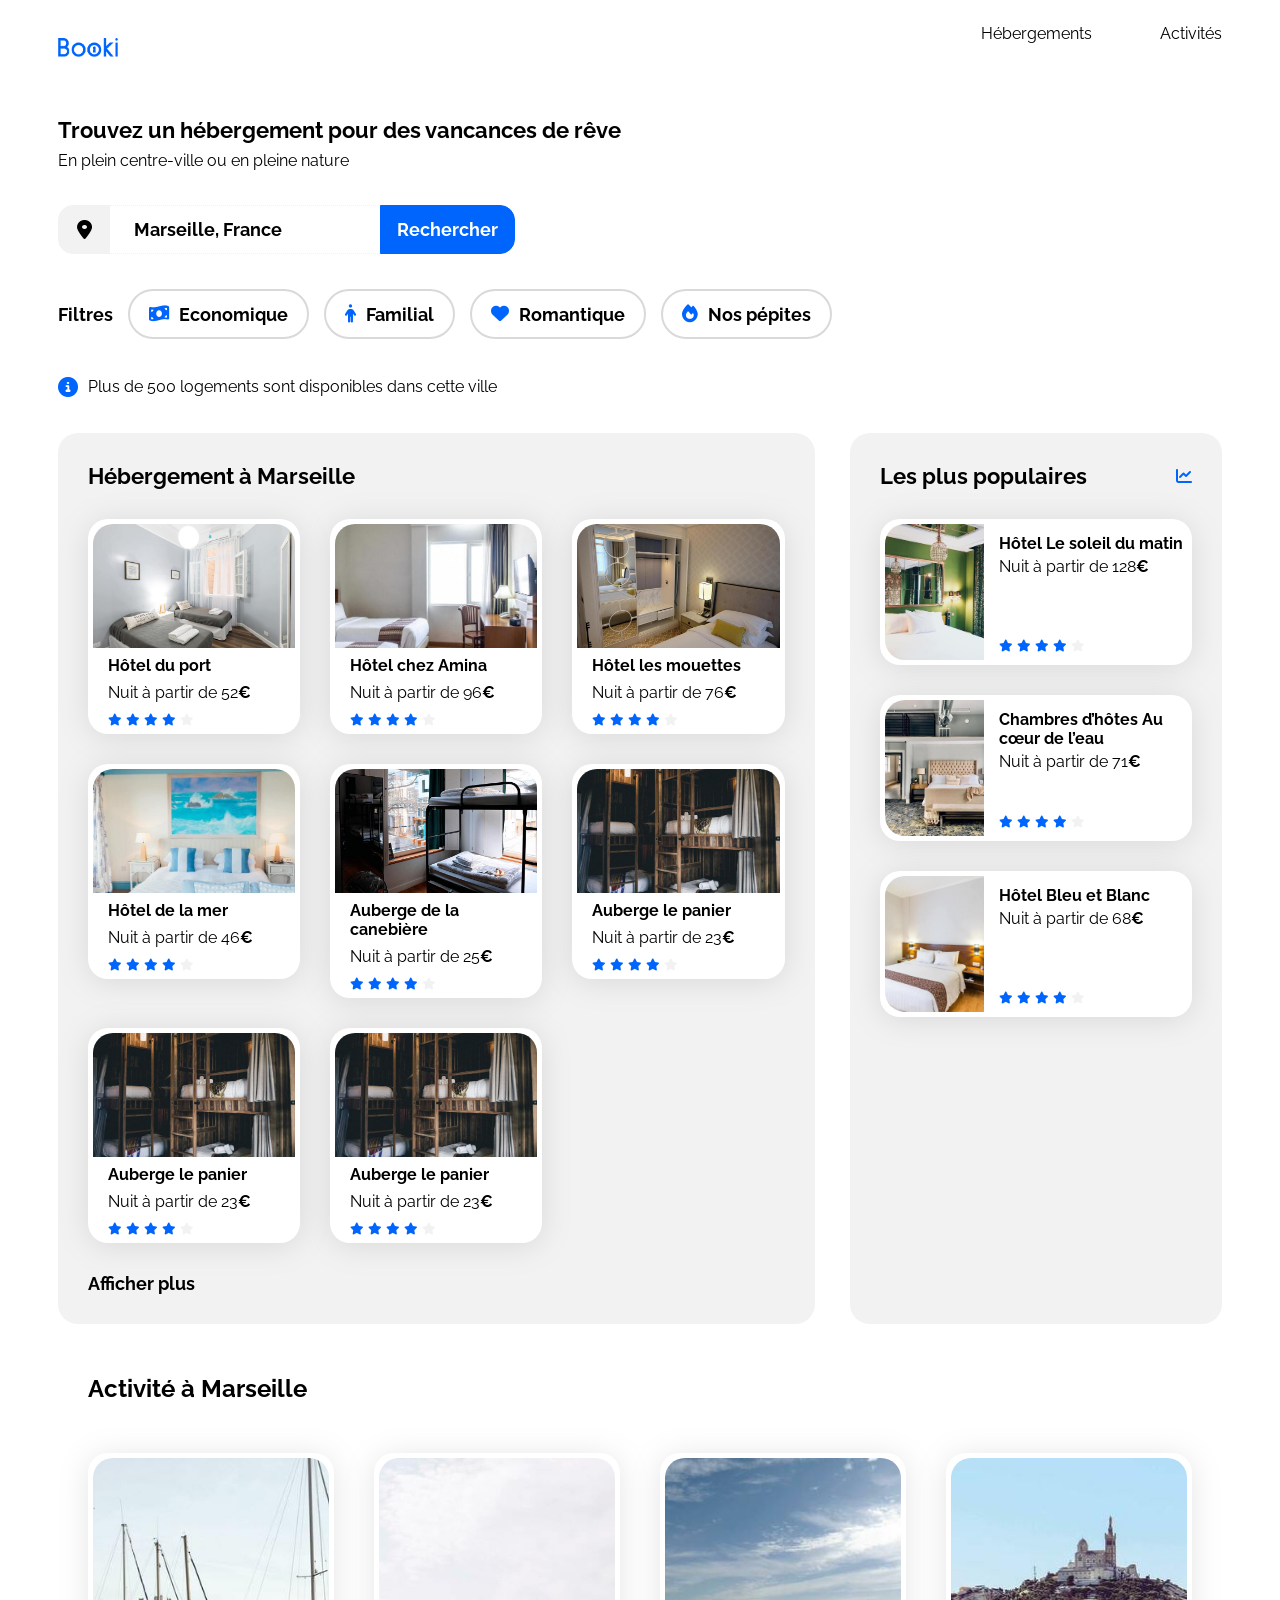
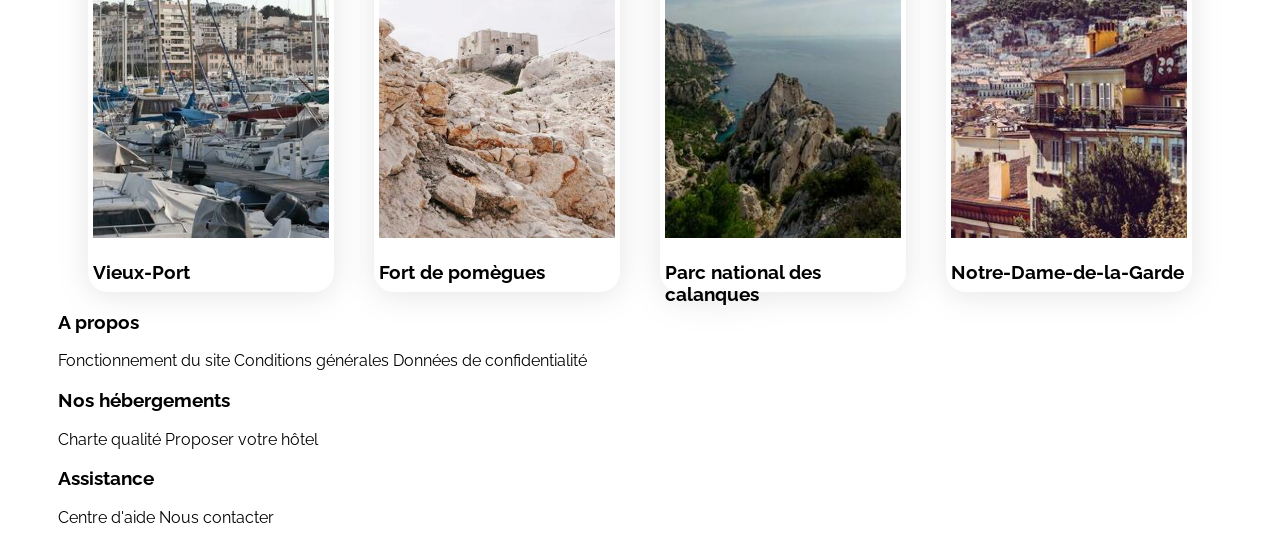
==== index.html @ e501df1b "Etape 8 en cours : les cars activités commencent à prendre le style cible" ====
<!doctype html>
<html lang="fr">
  <head>
    <meta charset="UTF-8" />
    <meta name="viewport" content="width=device-width, initial-scale=1.0" />
    <title>Booki</title>
    <link rel="preconnect" href="https://fonts.googleapis.com" />
    <link rel="preconnect" href="https://fonts.gstatic.com" crossorigin />
    <link
      href="https://fonts.googleapis.com/css2?family=Raleway:wght@400;500;700&display=swap"
      rel="stylesheet"
    />
    <link
      rel="stylesheet"
      href="https://cdnjs.cloudflare.com/ajax/libs/font-awesome/6.2.1/css/all.min.css"
      integrity="sha512-MV7K8+y+gLIBoVD59lQIYicR65iaqukzvf/nwasF0nqhPay5w/9lJmVM2hMDcnK1OnMGCdVK+iQrJ7lzPJQd1w=="
      crossorigin="anonymous"
      referrerpolicy="no-referrer"
    />
    <link rel="stylesheet" href="./css/style.css" />
  </head>

  <body>
    <div class="main-container">
      <!-- Entête de page avec logo et navigation -->
      <header class="main-header">
        <!-- Logo -->
        <a href="#">
          <img src="./images/logo/Booki.png" alt="Logo Booki" />
        </a>

        <!-- Barre de navigation -->
        <nav class="main-nav">
          <ul>
            <li><a href="#hebergements">Hébergements</a></li>
            <li><a href="#activites">Activités</a></li>
          </ul>
        </nav>
      </header>
      <!-- fin Entête de page avec logo et navigation -->

      <main>
        <!-- Titre principale de la page -->
        <h1>Trouvez un hébergement pour des vancances de rêve</h1>
        <p>En plein centre-ville ou en pleine nature</p>

        <!-- Barre de recherches -->
        <div class="search-bar">
          <i class="fa-sharp fa-solid fa-location-dot fa-lg"></i>
          <form class="search-form">
            <input
              type="text"
              name="search-query"
              value="Marseille, France"
              placeholder="Où souhaitez-vous partir ?"
            />
            <button type="submit">Rechercher</button>
          </form>
        </div>

        <!-- barre de filtres -->
        <div class="filter-bar">
          <span>Filtres</span>
          <a href="#">
            <i class="fa-solid fa-money-bill-wave"></i>Economique
          </a>
          <a href="#">
            <i
              class="fa-duotone fa-solid fa-person"
              style="--fa-primary-color: #0065fc; --fa-secondary-color: #0065fc"
            ></i
            >Familial
          </a>
          <a href="#"> <i class="fa-solid fa-heart"></i>Romantique </a>
          <a href="#"> <i class="fa-solid fa-fire"></i>Nos pépites </a>
        </div>

        <div class="search-info">
          <i class="fa-solid fa-circle-info fa-lg"></i>
          <p>Plus de 500 logements sont disponibles dans cette ville</p>
        </div>

        <!-- Zone d'affichages des cartes hébergements et les plus populaires -->
        <div class="hebergements-and-populaires">
          <!-- Zone d'affichage des cartes des hébergements  -->
          <section class="hebergements" id="hebergements">
            <h2 class="section-title">Hébergement à Marseille</h2>

            <div class="hebergement-cards">
              <!-- Hébergement 1 -->
              <a href="#">
                <article class="card">
                  <img
                    src="./images/hebergements/fred-kleber.jpg"
                    alt="Hôtel du port - Nuit à partir de 52€"
                  />
                  <h3 class="card-title">Hôtel du port</h3>
                  <p class="card-subtitle">
                    Nuit à partir de 52<span class="euro">€</span>
                  </p>
                  <div class="card-rating">
                    <i class="fa-xs fa-solid fa-star" aria-hidden="true"></i>
                    <i class="fa-xs fa-solid fa-star" aria-hidden="true"></i>
                    <i class="fa-xs fa-solid fa-star" aria-hidden="true"></i>
                    <i class="fa-xs fa-solid fa-star" aria-hidden="true"></i>
                    <i
                      class="fa-xs fa-solid fa-star neutral-star"
                      aria-hidden="true"
                    ></i>
                  </div>
                </article>
              </a>

              <!-- Hébergement 2 -->

              <a href="#">
                <article class="card">
                  <img
                    src="./images/hebergements/febrian-zakaria.jpg"
                    alt="Hôtel chez Amina - Nuit à partir de 96€"
                  />
                  <h3 class="card-title">Hôtel chez Amina</h3>
                  <p class="card-subtitle">
                    Nuit à partir de 96<span class="euro">€</span>
                  </p>
                  <div class="card-rating">
                    <i class="fa-xs fa-solid fa-star" aria-hidden="true"></i>
                    <i class="fa-xs fa-solid fa-star" aria-hidden="true"></i>
                    <i class="fa-xs fa-solid fa-star" aria-hidden="true"></i>
                    <i class="fa-xs fa-solid fa-star" aria-hidden="true"></i>
                    <i
                      class="fa-xs fa-solid fa-star neutral-star"
                      aria-hidden="true"
                    ></i>
                  </div>
                </article>
              </a>

              <!-- Hébergement 3 -->

              <a href="#">
                <article class="card">
                  <img
                    src="./images/hebergements/reisetopia.jpg"
                    alt="Hôtel les mouettes - Nuit à partir de 76€"
                  />
                  <h3 class="card-title">Hôtel les mouettes</h3>
                  <p class="card-subtitle">
                    Nuit à partir de 76<span class="euro">€</span>
                  </p>
                  <div class="card-rating">
                    <i class="fa-xs fa-solid fa-star" aria-hidden="true"></i>
                    <i class="fa-xs fa-solid fa-star" aria-hidden="true"></i>
                    <i class="fa-xs fa-solid fa-star" aria-hidden="true"></i>
                    <i class="fa-xs fa-solid fa-star" aria-hidden="true"></i>
                    <i
                      class="fa-xs fa-solid fa-star neutral-star"
                      aria-hidden="true"
                    ></i>
                  </div>
                </article>
              </a>

              <!-- Hébergement 4 -->

              <a href="#">
                <article class="card">
                  <img
                    src="./images/hebergements/annie-spratt.jpg"
                    alt="Hôtel de la mer - Nuit à partir de 46€"
                  />
                  <h3 class="card-title">Hôtel de la mer</h3>
                  <p class="card-subtitle">
                    Nuit à partir de 46<span class="euro">€</span>
                  </p>
                  <div class="card-rating">
                    <i class="fa-xs fa-solid fa-star" aria-hidden="true"></i>
                    <i class="fa-xs fa-solid fa-star" aria-hidden="true"></i>
                    <i class="fa-xs fa-solid fa-star" aria-hidden="true"></i>
                    <i class="fa-xs fa-solid fa-star" aria-hidden="true"></i>
                    <i
                      class="fa-xs fa-solid fa-star neutral-star"
                      aria-hidden="true"
                    ></i>
                  </div>
                </article>
              </a>

              <!-- Hébergement 5 -->

              <a href="#">
                <article class="card">
                  <img
                    src="./images/hebergements/marcus-loke.jpg"
                    alt="Auberge de la canebière - Nuit à partir de 25€"
                  />
                  <h3 class="card-title">Auberge de la canebière</h3>
                  <p class="card-subtitle">
                    Nuit à partir de 25<span class="euro">€</span>
                  </p>
                  <div class="card-rating">
                    <i class="fa-xs fa-solid fa-star" aria-hidden="true"></i>
                    <i class="fa-xs fa-solid fa-star" aria-hidden="true"></i>
                    <i class="fa-xs fa-solid fa-star" aria-hidden="true"></i>
                    <i class="fa-xs fa-solid fa-star" aria-hidden="true"></i>
                    <i
                      class="fa-xs fa-solid fa-star neutral-star"
                      aria-hidden="true"
                    ></i>
                  </div>
                </article>
              </a>

              <!-- Hébergement 6 -->

              <a href="#">
                <article class="card">
                  <img
                    src="./images/hebergements/nicate-lee.jpg"
                    alt="Auberge le panier - Nuit à partir de 23€"
                  />
                  <h3 class="card-title">Auberge le panier</h3>
                  <p class="card-subtitle">
                    Nuit à partir de 23<span class="euro">€</span>
                  </p>
                  <div class="card-rating">
                    <i class="fa-xs fa-solid fa-star" aria-hidden="true"></i>
                    <i class="fa-xs fa-solid fa-star" aria-hidden="true"></i>
                    <i class="fa-xs fa-solid fa-star" aria-hidden="true"></i>
                    <i class="fa-xs fa-solid fa-star" aria-hidden="true"></i>
                    <i
                      class="fa-xs fa-solid fa-star neutral-star"
                      aria-hidden="true"
                    ></i>
                  </div>
                </article>
              </a>

              <!-- Hébergement 7 -->

              <a href="#">
                <article class="card">
                  <img
                    src="./images/hebergements/nicate-lee.jpg"
                    alt="Auberge le panier - Nuit à partir de 23€"
                  />
                  <h3 class="card-title">Auberge le panier</h3>
                  <p class="card-subtitle">
                    Nuit à partir de 23<span class="euro">€</span>
                  </p>
                  <div class="card-rating">
                    <i class="fa-xs fa-solid fa-star" aria-hidden="true"></i>
                    <i class="fa-xs fa-solid fa-star" aria-hidden="true"></i>
                    <i class="fa-xs fa-solid fa-star" aria-hidden="true"></i>
                    <i class="fa-xs fa-solid fa-star" aria-hidden="true"></i>
                    <i
                      class="fa-xs fa-solid fa-star neutral-star"
                      aria-hidden="true"
                    ></i>
                  </div>
                </article>
              </a>

              <!-- Hébergement 8 -->

              <a href="#">
                <article class="card">
                  <img
                    src="./images/hebergements/nicate-lee.jpg"
                    alt="Auberge le panier - Nuit à partir de 23€"
                  />
                  <h3 class="card-title">Auberge le panier</h3>
                  <p class="card-subtitle">
                    Nuit à partir de 23<span class="euro">€</span>
                  </p>
                  <div class="card-rating">
                    <i class="fa-xs fa-solid fa-star" aria-hidden="true"></i>
                    <i class="fa-xs fa-solid fa-star" aria-hidden="true"></i>
                    <i class="fa-xs fa-solid fa-star" aria-hidden="true"></i>
                    <i class="fa-xs fa-solid fa-star" aria-hidden="true"></i>
                    <i
                      class="fa-xs fa-solid fa-star neutral-star"
                      aria-hidden="true"
                    ></i>
                  </div>
                </article>
              </a>
            </div>
            <a href="#" class="plus-de-card">Afficher plus</a>
          </section>
          <!-- Fin Zone d'affichage des cartes des hébergements  -->

          <!-- Zone d'affichage des cartes des hébergements les plus populaires -->
          <section class="populaires">
            <div class="populaires-title">
              <h2 class="section-title">Les plus populaires</h2>
              <i class="fa-solid fa-chart-line" aria-hidden="true"></i>
            </div>
            <div class="populaires-cards">
              <a href="#">
                <article class="card">
                  <img
                    src="./images/hebergements/emile-guillemot.jpg"
                    alt="Image de la chambre d'hôtel montrant un lit"
                  />
                  <div class="card-content">
                    <div class="card-txt">
                      <h3 class="card-title">Hôtel Le soleil du matin</h3>
                      <p class="card-subtitle">
                        Nuit à partir de 128<span class="euro">€</span>
                      </p>
                    </div>
                    <div class="card-rating">
                      <i class="fa-xs fa-solid fa-star" aria-hidden="true"></i>
                      <i class="fa-xs fa-solid fa-star" aria-hidden="true"></i>
                      <i class="fa-xs fa-solid fa-star" aria-hidden="true"></i>
                      <i class="fa-xs fa-solid fa-star" aria-hidden="true"></i>
                      <i
                        class="fa-xs fa-solid fa-star neutral-star"
                        aria-hidden="true"
                      ></i>
                      <span class="sr-only">Note de 4 sur 5</span>
                    </div>
                  </div>
                </article>
              </a>
              <a href="#">
                <article class="card">
                  <img
                    src="./images/hebergements/aw-creative.jpg"
                    alt="Image de la chambre d'hôtel montrant un lit"
                  />
                  <div class="card-content">
                    <div class="card-txt">
                      <h3 class="card-title">
                        Chambres d’hôtes Au cœur de l’eau
                      </h3>
                      <p class="card-subtitle">
                        Nuit à partir de 71<span class="euro">€</span>
                      </p>
                    </div>
                    <div class="card-rating">
                      <i class="fa-xs fa-solid fa-star" aria-hidden="true"></i>
                      <i class="fa-xs fa-solid fa-star" aria-hidden="true"></i>
                      <i class="fa-xs fa-solid fa-star" aria-hidden="true"></i>
                      <i class="fa-xs fa-solid fa-star" aria-hidden="true"></i>
                      <i
                        class="fa-xs fa-solid fa-star neutral-star"
                        aria-hidden="true"
                      ></i>
                      <span class="sr-only">Note de 4 sur 5</span>
                    </div>
                  </div>
                </article>
              </a>
              <a href="#">
                <article class="card">
                  <img
                    src="./images/hebergements/febrian-zakaria2.jpg"
                    alt="Image de la chambre d'hôtel montrant un lit"
                  />
                  <div class="card-content">
                    <div class="card-txt">
                      <h3 class="card-title">Hôtel Bleu et Blanc</h3>
                      <p class="card-subtitle">
                        Nuit à partir de 68<span class="euro">€</span>
                      </p>
                    </div>
                    <div class="card-rating">
                      <i class="fa-xs fa-solid fa-star" aria-hidden="true"></i>
                      <i class="fa-xs fa-solid fa-star" aria-hidden="true"></i>
                      <i class="fa-xs fa-solid fa-star" aria-hidden="true"></i>
                      <i class="fa-xs fa-solid fa-star" aria-hidden="true"></i>
                      <i
                        class="fa-xs fa-solid fa-star neutral-star"
                        aria-hidden="true"
                      ></i>
                      <span class="sr-only">Note de 4 sur 5</span>
                    </div>
                  </div>
                </article>
              </a>
            </div>
          </section>
          <!-- Fin Zone d'affichage des cartes des hébergements les plus populaires -->
        </div>

        <!-- Zone d'affichage des activités -->
        <div class="activites">
          <section id="activites">
            <h2>Activité à Marseille</h2>

            <div class="activites-cards">
              <!-- Activité 1 -->
              <a href="#">
                <article class="card">
                  <img
                    src="./images/activites/reno-laithienne.jpg"
                    alt="Vieux-Port"
                  />
                  <h3>Vieux-Port</h3>
                </article>
              </a>

              <!-- Activité 2 -->
              <a href="#">
                <article class="card">
                  <img
                    src="./images/activites/paul-hermann.jpg"
                    alt="Fort de pomègues"
                  />
                  <h3>Fort de pomègues</h3>
                </article>
              </a>

              <!-- Activité 3 -->

              <a href="#">
                <article class="card">
                  <img
                    src="./images/activites/kilyan-sockalingum.jpg"
                    alt="Parc national des calanques"
                  />
                  <h3>Parc national des calanques</h3>
                </article>
              </a>

              <!-- Activité 4 -->

              <a href="#">
                <article class="card">
                  <img
                    src="./images/activites/florian-wehde.jpg"
                    alt="Notre-Dame-de-la-Garde"
                  />
                  <h3>Notre-Dame-de-la-Garde</h3>
                </article>
              </a>
            </div>
          </section>
        </div>
        <!-- Fin Zone d'affichage des activités -->
      </main>

      <!-- Pied de page -->
      <footer>
        <div>
          <h3>A propos</h3>
          <a href="#">Fonctionnement du site</a>
          <a href="#">Conditions générales</a>
          <a href="#">Données de confidentialité</a>
        </div>
        <div>
          <h3>Nos hébergements</h3>
          <a href="#">Charte qualité</a>
          <a href="#">Proposer votre hôtel</a>
        </div>
        <div>
          <h3>Assistance</h3>
          <a href="#">Centre d'aide</a>
          <a href="#">Nous contacter</a>
        </div>
      </footer>
      <!-- Fin de la zone d'affichage du pied de page -->
    </div>
  </body>
</html>
---- css/style.css ----
/****** General ***********/
* {
    font-family: 'Raleway', sans-serif;
}

:root {
    --main-color: #0065FC;
    --main-bg-color: #F2F2F2;
    --filter-bg-color: #DEEBFF;
    --filter-border-color: #D9D9D9;
}

.fa-solid {
    color: var(--main-color);
}

body {
    display: flex;
    justify-content: center;
}

.main-container {
    width: 100%;
    max-width: 1440px;
    padding: 0 50px;
    box-sizing: border-box;
}

a {
    color: inherit;
    text-decoration: none;
}

.section-title {
    margin: 0;
    font-size: 22px;
}

.card {
    background-color: white;
    border-radius: 20px;
    padding: 5px;
    filter: drop-shadow(0px 3px 15px rgba(0, 0, 0, 0.1));
}

.card img {
    object-fit: cover;
}

.card-title {
    font-size: 16px;
}

.euro {
    font-weight: 700;
}

.neutral-star {
    color: var(--main-bg-color)
}


/*****************/
/* DEBUT ETAPE 3 */
/*****************/

/* 
Entête de page avec logo et menu de navigation
. Hauteur fixe de 79px (cf. spc maquette : 30px padding top + 19px image + 30px padding bottom
. Affichage flex et row pour une répartition horizontale du logo et de la barre de menu
. space-between : les éléments sont étirés sur tout l'axe ce qui permet d'avoir le logo à gauche et la barre de menu à droite */
.main-header {
    display: flex;
    flex-direction: row;
    justify-content: space-between;
    height: 79px;
    margin-bottom: 30px;
}

/* 
Image du logo dans le header
. Hauteur de l'image du logo fxée à 19px (cf. spec maquette)
. Padding : marge intérieure : pas de padding à droite et à gauche, padding de 30px au dessus et au dessous de l'image 
*/
.main-header img {
    height: 19px;
    padding: 30px 0px 30px 0px;
}

/* 
Liste des items du menu
. list-style: none => on supprime les puces pour chaque item de la liste
. display: flex et direction row (par défaut) => pour que les items s'affiche horizontalement 
. gap: 68px : écart entre chaque item de la liste (cf. spec maquette) 
. margin:0 : suppression des marges extérieures pour un alignement parfait avec le conteneur header 
*/
.main-nav ul {
    list-style: none;
    display: flex;
    gap: 68px;
    margin: 0;
    padding: 0 0px 0 50px;
}

/* 
item du menu de type ancre
. font-size => taille de la police 
. font-weight => graisse
. display: flex => pour transformer un élément de type inline en un élément de type block 
    et ainsi pouvoir utiliser les propriétés de dimensionnement comme height, 
    mais aussi les propriétés de positionnement comme align-items 
. On force la hauteur à 33px => positionne le texte du lien au bon endroit et permettra d'afficher 
    la bordure bleu au bon endroit lors du survol avec la souris.
. On affiche une bordure blanche de 2 pixels qui ne se voit pas (blanc sur balnc) pour reserver l'emplacement
    et éviter un effet visuel de décalage du texte vers le bas lors du survol de la souris
. align-items: flex-end => affiche le texte du lien en bas de la zone réservée pour la balise a 
*/
.main-nav ul a {
    font-size: 16px;
    font-weight: 400;
    color: #000;
    display:flex;
    height: 33px;
    border-top:white solid 2px; 
    align-items: flex-end;
}

/* 
Affichage dynamique lorsque la souris survole un item du menu
. Border-top => on fait apparaître la bordure du haut d'une épaisseur de 2 px
. height:33px => On réduit de 2 px la taille du conteneur de la balise a pour absorber le 2px pris 
    par la bordure et éviter un effet visuel de décalage du texte vers le bas lors du survol avec la souris
*/
.main-nav ul a:hover {
    color: #0065FC;
    border-top:#0065FC solid 2px;  
}


/*****************/
/* DEBUT ETAPE 4 */
/*****************/
/* 
Titre principal de la page
*/
h1 {
    font-size: 22px;
    font-weight: 700;
    margin: 0 0 8px 0;
}

/* 
Texte dans les balises P (paragraphe)
*/
P {
    font-size: 16px;
    font-weight: 400;
    margin: 0px;    
}

/*
Barre et Formulaire de recherche
Affichage de type Flex (direction row par défaut) pour que les éléments s'affichent horizontalement
et que l'on puisse leur appliquer des propriétés de dimensionnement.
*/
.search-bar {
    display: flex;
    margin: 35px 0;
    height: 49px;
}

/*
Icon de localisation
Affichage de type flex également qu'il ne soit plus de type inline 
de façon à pouvoir appliquer des propriétés de dimensionnement et de positionnement
*/
.search-bar i {
    display: flex;
    align-items: center;
    justify-content: center;
    width: 50px;
    background-color: var(--main-bg-color);
    border-radius: 15px 0 0 15px;
    color: black;
    border: 1px solid var(--main-bg-color);
}

/*
Affichage de type flex également pour le conteneur du formulaire
de façon à ce que les champs occupent tout l'espace réservé, notamment en hauteur
*/
.search-form {
    display:flex;
    align-items: stretch;
    font-size: 18px;
    font-weight: 700; 
}

/*
Champ de saisie des critères de recherche
On applique les propriétés de mise en forme requises par la maquette : 
. Marge intérieur (padding) gauche et droite de 24px
. Style de la bordure : pointillés
. Couleur de la bordure.
. Epaisseur de la bordure : 1px pour la bordure haute et basse, 0px pour les bordures gauche et droite pour les faire disparaître
*/
.search-form input {
    font-size:inherit;
    font-weight: inherit;
    padding: 0 24px 0 24px;
    border-style: dotted;
    border-color: var(--main-bg-color);
    border-width: 1px 0;
}


/*
Effet visuel lors du focus dans le champ input
Non demandé dans la maquette (à débattre)
Suppression du comportement par défaut lors du focus : une bordure pleine de 2px qui entoure tout le champ
au profit du changement de couleur des pointillés haut et bas
*/
.search-form input:focus {
    outline: none; 
    border-color: var(--main-bg-color);
    border-width: 2px 0;
    border-style: solid;
}

/*
Bouton de lancement de la recherche
On applique les propriétés de mise en forme requises par la maquette : 
. Marges intérieures (padding) gauche et droite de 16px
. Bords arrondis à droite 
. Non demandé dans la maquette (à débattre) : j'ai modifié l'aspect sur pointeur de la souris lors du survol du bouton
  de façon à ce qu'il soit conforme à l'affichage des CTA de type lien (plus user friendly à mon sens).
*/
.search-form button {
    font-size: inherit;
    font-weight: inherit;
    padding: 0 16px 0 16px;
    color: white;
    border-radius: 0 15px 15px 0;
    border: 1px solid var(--main-color);
    background:  var(--main-color);
    cursor: pointer;
}

/*****************/
/* DEBUT ETAPE 5 */
/*****************/
/* 
Container de la Barre de filtres
Affichage de type Flex (direction row par défaut) pour que les éléments s'alignent horizontalement
et qu'ils puissent hériter des propriétrés d'étirement sur toute la hauteur (stretch).
*/
.filter-bar {
    display: flex;
    height: 50px;
    font-size: 18px;
    font-weight: 700;
    gap: 15px;
    margin-bottom: 35px;
    align-items: stretch; /* par défaut */
}

/*
Texte d'introduction des filtres
Affichage de type flex pour qu'il soit parfaitement alignée verticalement 
avec le texte des boutons de filtres
Les propriétés de font sont héritées du parent.
*/
.filter-bar span {
    display: flex;
    align-items: center;
}

/*
Bouton des filtres
Display flex pour pouvoir centrer le texte du bouton verticalement
*/
.filter-bar a {
    border-radius: 25px;
    border: 2px solid var(--filter-border-color);
    padding: 0 19px 0 19px;
    display: flex;
    align-items: center;

}

/*
Effet au survol du bouton de filtre avec la souris
On chage la coulour du fod
*/ 
.filter-bar a:hover {
    background: var(--filter-bg-color);
}

/*
On applique une marge extérieure à droite de l'icône pour créer un espace avec le texte du bouton (cf. maquette)
*/
.filter-bar i {
    margin: 0 10px 0 0;
}

/* 
Container de la Barre d'information
Affichage de type Flex (direction row par défaut) pour que les éléments s'alignet horizontalement
et qu'ils puissent hériter des propriétrés de dimensionnement du container (hauteur: 24px).
*/
.search-info {
    display: flex;
    align-items: center;
    height: 24px;
    gap: 10px;
    margin-bottom: 35px;
}

/*
Icône d'information
Affichage de type flex pour qu'il soit parfaitement aligné avec le texte du paragraphe associé
*/
.search-info i {
    display: flex;
    align-items: center;
    justify-content: center;

}

/****** Hebergements And Populaires ***********/
.hebergements-and-populaires {
    display: flex;
    justify-content: space-between;
}

.hebergements-and-populaires section {
    background-color: var(--main-bg-color);
    border-radius: 20px;
    /* padding: 30px; */
    box-sizing: border-box;
}

/****** Hebergements ***********/
/*****************/
/* DEBUT ETAPE 6 */
/*****************/
/* 
La largeur de la zone d'affichage des informations sur 
les hébergements est initialisée 
à 65% de la largeur de son container
*/
.hebergements {
    width: 65%;
    /* padding: 30px 15px 0px 15px; */
    padding: 30px 0px 30px 30px;
}

/*
Le type de la zone d'affichage des cards d'hébergement est 
initialisé à FLEX pour que les cards s'affichent horizontalement 
les unes à côté des autres.
La proprité flex-wrap:wrap permet de continuer l'affichage sur la ligne
suivante s'il n'y a plus de place sur la ligne courante.
Column-gap fixe l'espace (à droite) entre chaque cards de la ligne
*/
.hebergement-cards {
    display:flex;
    flex-wrap: wrap;
    column-gap: 30px;
}

/*
On gère ici le nombre de cards à afficher sur une ligne
On souhaite :
. les cards aient toujours la même largeur
. même s'il n'y en a que 1 ou 2 sur la dernière ligne
. et qu'elles ne s'étirent pas pour remplir toute la ligne
[flex-grow] = 0  => ne pas s'étirer
[flex-shrink] = 1 => peut rétrécir si nécessaire
[flex-basis] = calc(33.33% - 30px) => largeur de cards calculée en tenant compte 
des marges internes du container ".hebergement"
*/
.hebergement-cards a {
    flex: 0 0 calc(33.33% - 30px); 
    /* margin: 30px 15px 0 15px; */
    margin-top: 30px;
}

/*
On force la hauteur de la card à occuper 100% de la hauteur disponible.
Ceci pour que toutes les cards d'une même ligne soient parfaitrement alignbées
en haut et en bas, même si le contenu d'une card de la ligne et plus chargé que celui des autres cards
*/
/* .hebergement-cards .card {
        height: 100%;
} */

/*
Style du CTA "Afficher plus de cards
*/
.plus-de-card {
    display: flex;
    font-size: 18px;
    font-weight: 700;
    margin-top: 30px;
}

/*
Style du titre des cards
On adapte la classe .card-title existante, avec des valeurs
de marges internes propres aux cards d'hébergement
*/
.hebergement-cards .card-title {
    /* margin-top: 4px;  
    margin-bottom: 8px;  */
    margin: 4px 0 8px 15px; 
}

/*
Style du sous titre des cards
On adapte la classe .card-subtitle existante, avec des valeurs
de marges internes propres aux cards d'hébergement
*/
.hebergement-cards .card-subtitle {
    /* margin-top: 4px;  
    margin-bottom: 8px;  */
    margin-left: 15px;
}

/*
Style des notes utilisateurs des cards
On adapte la classe .card-rating existante, avec des valeurs
de marges internes propres aux cards d'hébergement
*/
.hebergement-cards .card-rating {
    margin-top: 8px;
    margin-left: 15px;
}

/*
Style des images des cards hébergement
*/
.hebergement-cards img {
    width: 100%;
    height: 124px;
    border-top-left-radius: 20px;
    border-top-right-radius: 20px;
}

/****** Populaires ***********/
.populaires {
    width: 32%;
    padding: 30px;
}

.populaires-title {
    display: flex;
    justify-content: space-between;
    align-items: center;
}

.populaires-cards .card {
    display: flex;
    margin-top: 30px;
}

.populaires-cards img {
    width: 33%;
    height: 136px;
    border-top-left-radius: 20px;
    border-bottom-left-radius: 20px;
}

.populaires-cards .card-content {
    width: 67%;
    padding-left: 15px;
    display: flex;
    flex-direction: column;
    justify-content: space-between;
    box-sizing: border-box; 
}

.populaires-cards .card-title {
    margin-top: 10px;
    margin-bottom: 4px;
}

.populaires-cards .card-subtitle {
    margin: 0;
}

.populaires-cards .card-rating {
    margin-bottom: 5px;
}

/****** Activités ***********/
/*****************/
/* DEBUT ETAPE 8 */
/*****************/
/* 

*/

/* .activites {
    width: 100%;
} */

.activites section {
    padding: 30px;
} 

.activites-cards {
    display:flex;
    column-gap:30px;
    height:439px;
    align-items: flex-start;
    justify-content: space-between;
} 

.activites-cards a {
    flex: 0 1 calc(25% - 30px);
    display: flex;
    margin-top: 30px;
    height:439px;

} 
/* .activites-cards article {
    border-radius: 20px;
    box-shadow: 0 3px 15px 0 rgba(0, 0, 0, 0.10);

} */

.activites-cards img {
    height:380px;
    width:100%;
    border-top-left-radius: 20px;
    border-top-right-radius: 20px;
}



/* Le code ci-dessous correspond à la version responsive uniquement */

/****** Media queries ***********/
/* Medium devices (tablets, less/equal than 1024px) */
@media (max-width: 1024px) {
    .hebergements-and-populaires {
        flex-direction: column;
    }

    .hebergements {
        width: 100%;
    }

    .populaires {
        width: 100%;
        margin-top: 50px;
    }

    .populaires-cards {
        display: flex;
        flex-direction: row;
        justify-content: space-between;
    }

    .populaires-cards a {
        width: 30%;
    }

    .populaires-cards .card-title {
        font-size: 14px;
    }

    .populaires-cards .card-subtitle {
        font-size: 13px;
    }
}

/* Small devices (phones, less than 768px) */
@media (max-width: 767.98px) {
    /* ... */
}
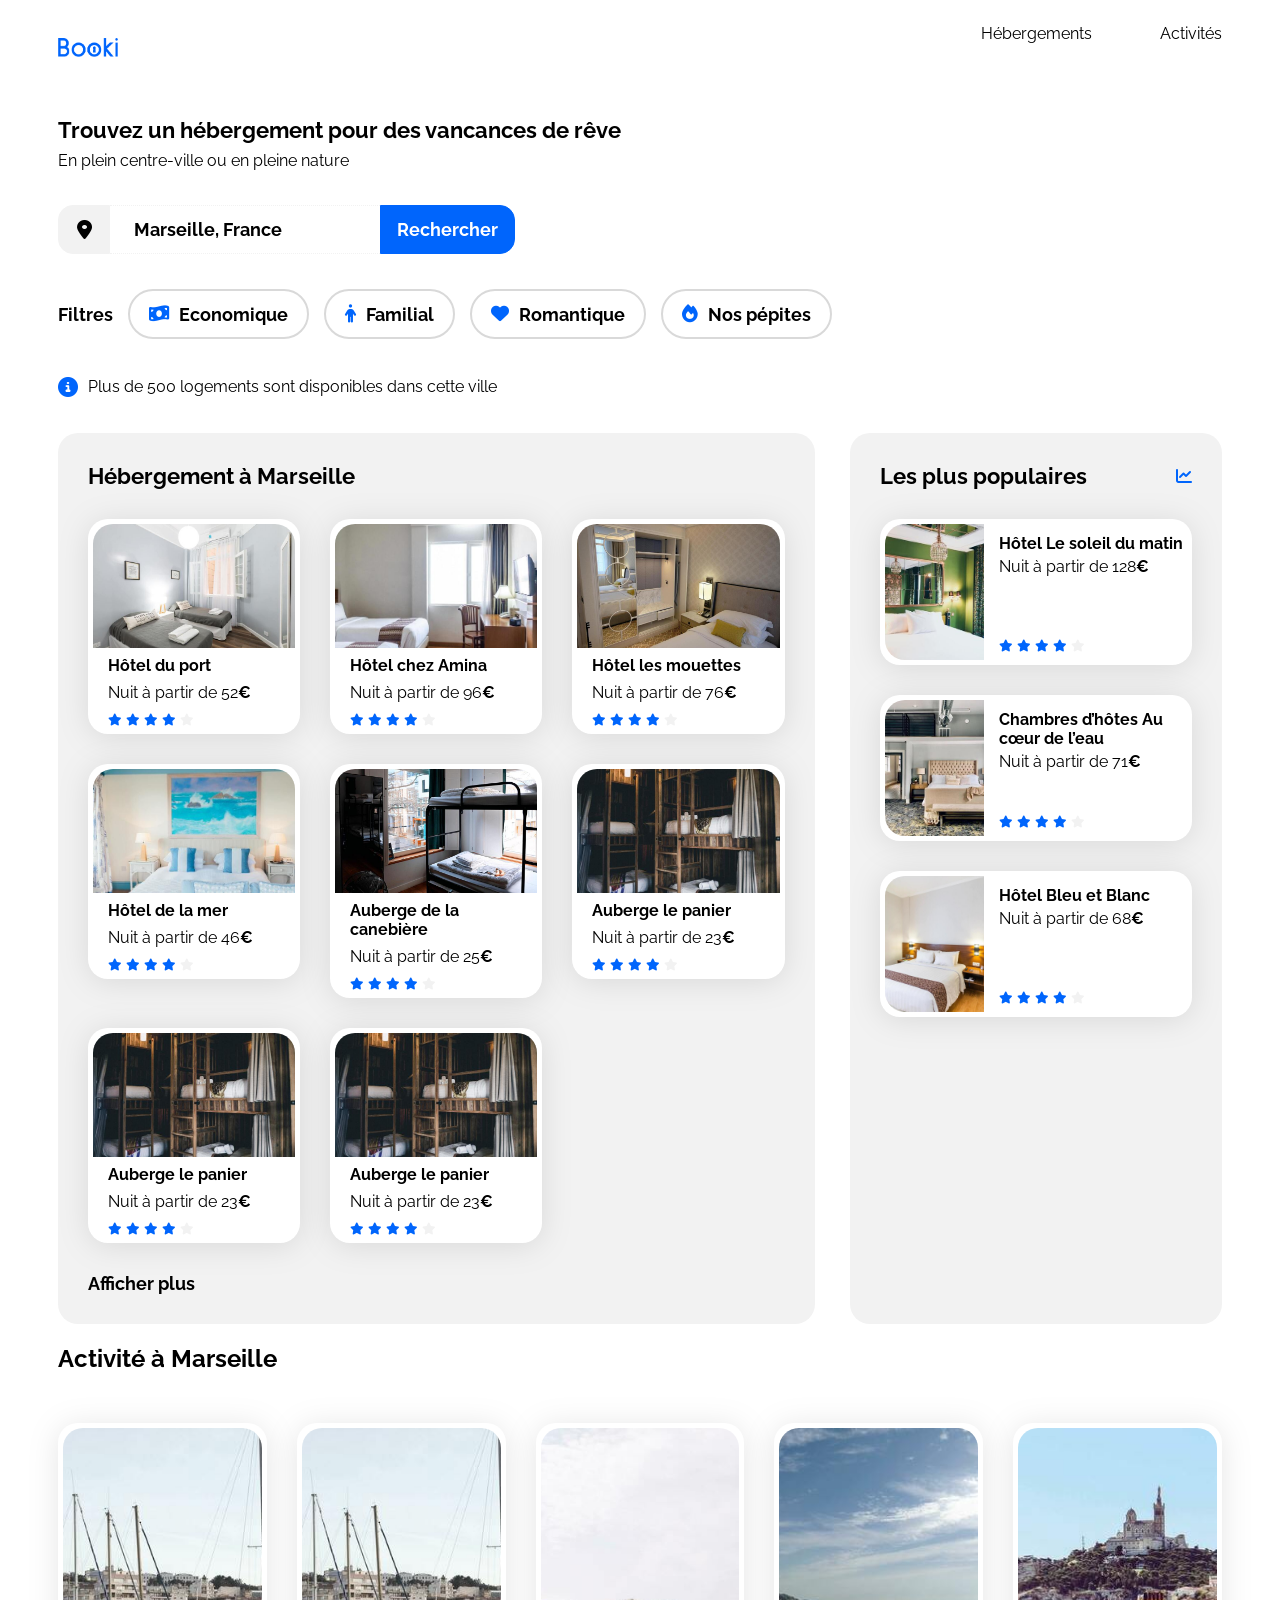
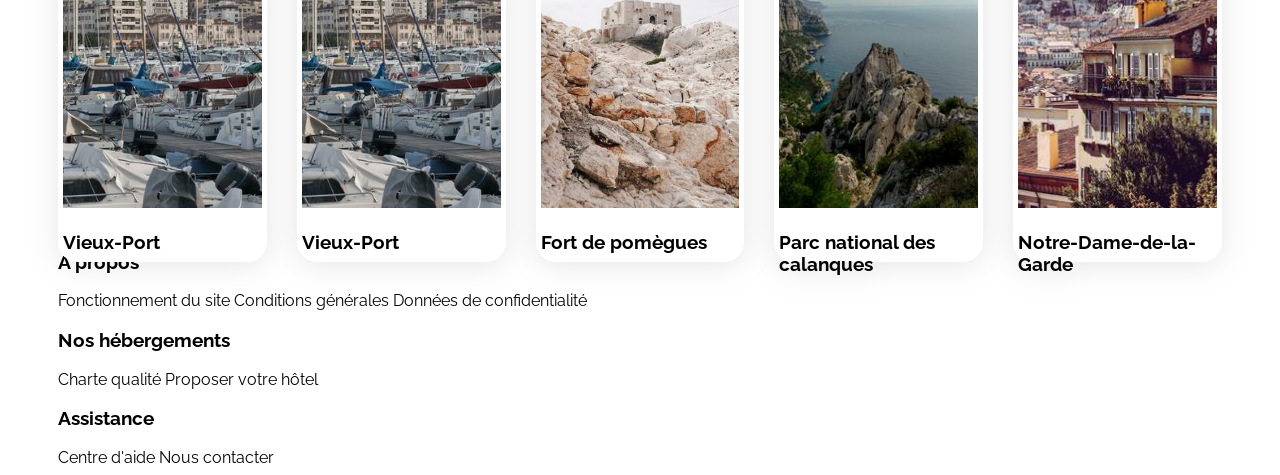
==== commit 33b53401: "Etape 8 toujours en cours : zone activité quasi opérationnelle" ====
--- a/index.html
+++ b/index.html
@@ -386,59 +386,69 @@
         </div>
 
         <!-- Zone d'affichage des activités -->
-        <div class="activites">
-          <section id="activites">
-            <h2>Activité à Marseille</h2>
-
-            <div class="activites-cards">
-              <!-- Activité 1 -->
-              <a href="#">
-                <article class="card">
-                  <img
-                    src="./images/activites/reno-laithienne.jpg"
-                    alt="Vieux-Port"
-                  />
-                  <h3>Vieux-Port</h3>
-                </article>
-              </a>
-
-              <!-- Activité 2 -->
-              <a href="#">
-                <article class="card">
-                  <img
-                    src="./images/activites/paul-hermann.jpg"
-                    alt="Fort de pomègues"
-                  />
-                  <h3>Fort de pomègues</h3>
-                </article>
-              </a>
-
-              <!-- Activité 3 -->
-
-              <a href="#">
-                <article class="card">
-                  <img
-                    src="./images/activites/kilyan-sockalingum.jpg"
-                    alt="Parc national des calanques"
-                  />
-                  <h3>Parc national des calanques</h3>
-                </article>
-              </a>
-
-              <!-- Activité 4 -->
-
-              <a href="#">
-                <article class="card">
-                  <img
-                    src="./images/activites/florian-wehde.jpg"
-                    alt="Notre-Dame-de-la-Garde"
-                  />
-                  <h3>Notre-Dame-de-la-Garde</h3>
-                </article>
-              </a>
-            </div>
-          </section>
-        </div>
+        <section id="activites" class="activites">
+          <h2>Activité à Marseille</h2>
+
+          <div class="activites-cards">
+            <!-- Activité 1 -->
+            <a href="#">
+              <article class="card">
+                <img
+                  src="./images/activites/reno-laithienne.jpg"
+                  alt="Vieux-Port"
+                />
+                <h3>Vieux-Port</h3>
+              </article>
+            </a>
+
+            <!-- Activité 1 -->
+            <a href="#">
+              <article class="card">
+                <img
+                  src="./images/activites/reno-laithienne.jpg"
+                  alt="Vieux-Port"
+                />
+                <h3>Vieux-Port</h3>
+              </article>
+            </a>
+
+            <!-- Activité 2 -->
+            <a href="#">
+              <article class="card">
+                <img
+                  src="./images/activites/paul-hermann.jpg"
+                  alt="Fort de pomègues"
+                />
+                <h3>Fort de pomègues</h3>
+              </article>
+            </a>
+
+            <!-- Activité 3 -->
+
+            <a href="#">
+              <article class="card">
+                <img
+                  src="./images/activites/kilyan-sockalingum.jpg"
+                  alt="Parc national des calanques"
+                />
+                <h3>Parc national des calanques</h3>
+              </article>
+            </a>
+
+            <!-- Activité 4 -->
+
+            <a href="#">
+              <article class="card">
+                <img
+                  src="./images/activites/florian-wehde.jpg"
+                  alt="Notre-Dame-de-la-Garde"
+                />
+                <h3>Notre-Dame-de-la-Garde</h3>
+              </article>
+            </a>
+          </div>
+        </section>
+        <!-- </div> -->
         <!-- Fin Zone d'affichage des activités -->
       </main>
 
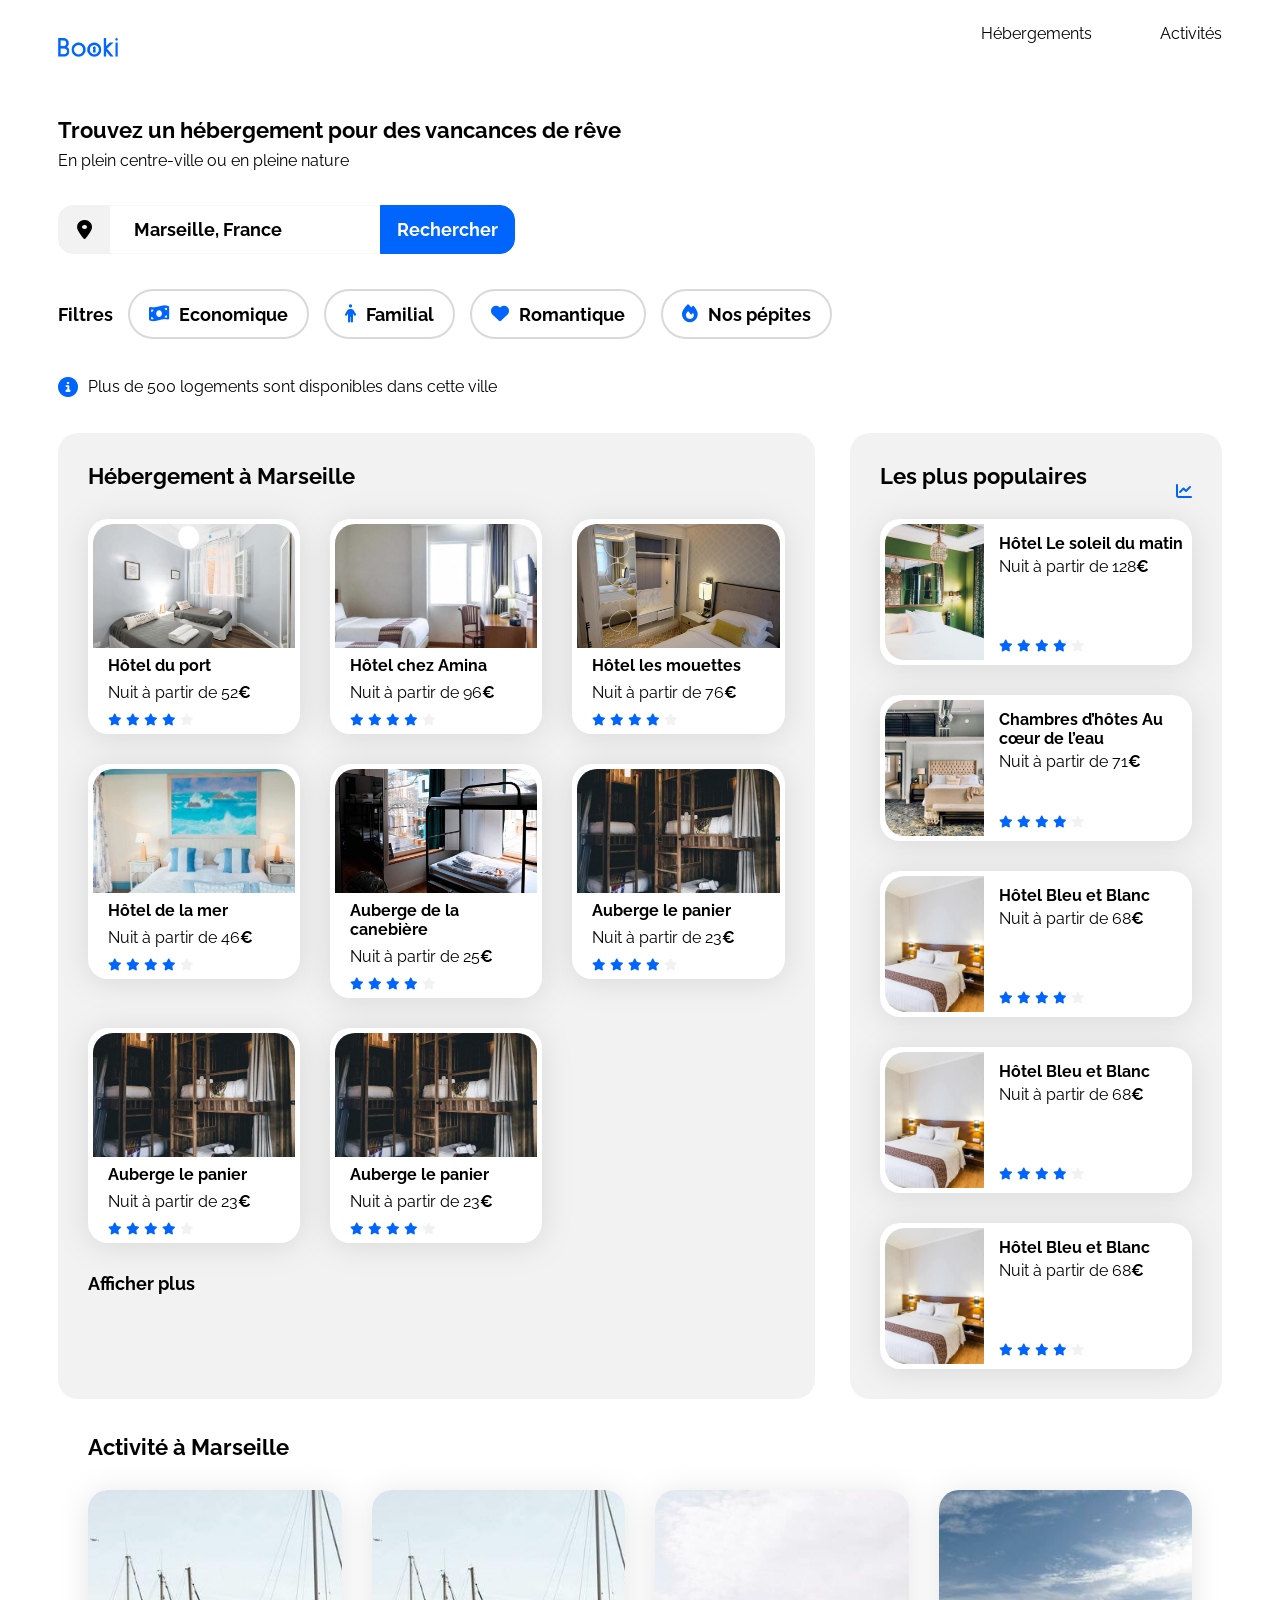
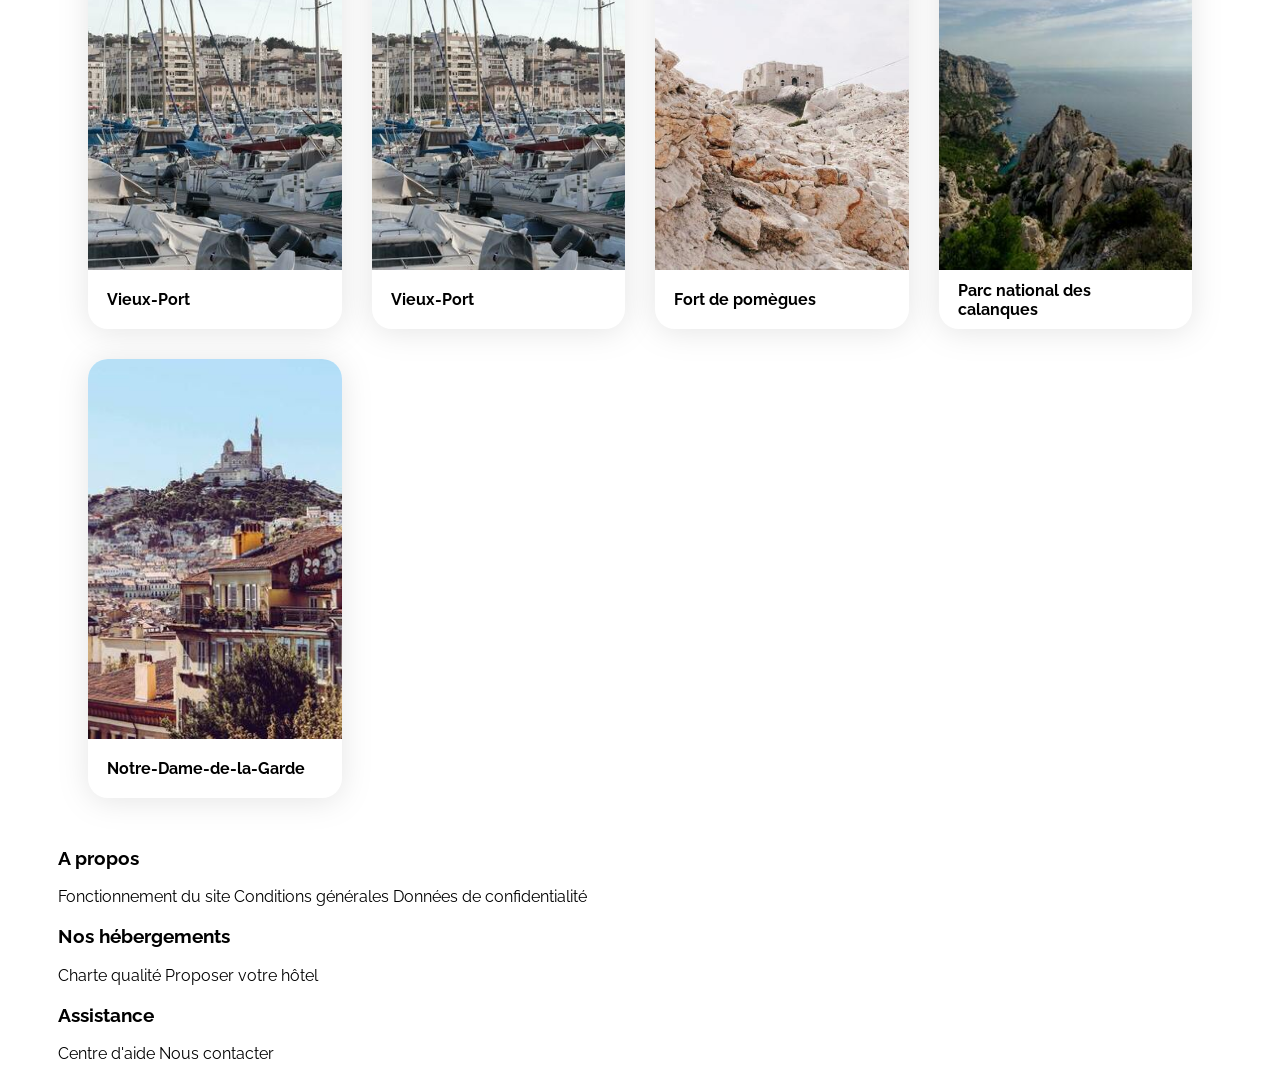
==== commit 03639ed8: "Optisation du styles des cards pour une meilleure disposition sur les écrans de moins de 1024px. Cho" ====
--- a/index.html
+++ b/index.html
@@ -92,7 +92,7 @@
                 <article class="card">
                   <img
                     src="./images/hebergements/fred-kleber.jpg"
-                    alt="Hôtel du port - Nuit à partir de 52€"
+                    alt="Image de Hôtel du port"
                   />
                   <h3 class="card-title">Hôtel du port</h3>
                   <p class="card-subtitle">
@@ -117,7 +117,7 @@
                 <article class="card">
                   <img
                     src="./images/hebergements/febrian-zakaria.jpg"
-                    alt="Hôtel chez Amina - Nuit à partir de 96€"
+                    alt="Image de Hôtel chez Amina"
                   />
                   <h3 class="card-title">Hôtel chez Amina</h3>
                   <p class="card-subtitle">
@@ -142,7 +142,7 @@
                 <article class="card">
                   <img
                     src="./images/hebergements/reisetopia.jpg"
-                    alt="Hôtel les mouettes - Nuit à partir de 76€"
+                    alt="Image de Hôtel les mouettes"
                   />
                   <h3 class="card-title">Hôtel les mouettes</h3>
                   <p class="card-subtitle">
@@ -167,7 +167,7 @@
                 <article class="card">
                   <img
                     src="./images/hebergements/annie-spratt.jpg"
-                    alt="Hôtel de la mer - Nuit à partir de 46€"
+                    alt="Image de Hôtel de la mer"
                   />
                   <h3 class="card-title">Hôtel de la mer</h3>
                   <p class="card-subtitle">
@@ -192,7 +192,7 @@
                 <article class="card">
                   <img
                     src="./images/hebergements/marcus-loke.jpg"
-                    alt="Auberge de la canebière - Nuit à partir de 25€"
+                    alt="Image de Auberge de la canebière"
                   />
                   <h3 class="card-title">Auberge de la canebière</h3>
                   <p class="card-subtitle">
@@ -217,7 +217,7 @@
                 <article class="card">
                   <img
                     src="./images/hebergements/nicate-lee.jpg"
-                    alt="Auberge le panier - Nuit à partir de 23€"
+                    alt="Image de Auberge le panier"
                   />
                   <h3 class="card-title">Auberge le panier</h3>
                   <p class="card-subtitle">
@@ -242,7 +242,7 @@
                 <article class="card">
                   <img
                     src="./images/hebergements/nicate-lee.jpg"
-                    alt="Auberge le panier - Nuit à partir de 23€"
+                    alt="Image de Auberge le panier"
                   />
                   <h3 class="card-title">Auberge le panier</h3>
                   <p class="card-subtitle">
@@ -267,7 +267,7 @@
                 <article class="card">
                   <img
                     src="./images/hebergements/nicate-lee.jpg"
-                    alt="Auberge le panier - Nuit à partir de 23€"
+                    alt="Image de Auberge le panier"
                   />
                   <h3 class="card-title">Auberge le panier</h3>
                   <p class="card-subtitle">
@@ -286,7 +286,7 @@
                 </article>
               </a>
             </div>
-            <a href="#" class="plus-de-card">Afficher plus</a>
+            <a href="#" class="hebergement-plus-de-card">Afficher plus</a>
           </section>
           <!-- Fin Zone d'affichage des cartes des hébergements  -->
 
@@ -353,6 +353,7 @@
                   </div>
                 </article>
               </a>
+
               <a href="#">
                 <article class="card">
                   <img
@@ -380,6 +381,62 @@
                   </div>
                 </article>
               </a>
+
+              <a href="#">
+                <article class="card">
+                  <img
+                    src="./images/hebergements/febrian-zakaria2.jpg"
+                    alt="Image de la chambre d'hôtel montrant un lit"
+                  />
+                  <div class="card-content">
+                    <div class="card-txt">
+                      <h3 class="card-title">Hôtel Bleu et Blanc</h3>
+                      <p class="card-subtitle">
+                        Nuit à partir de 68<span class="euro">€</span>
+                      </p>
+                    </div>
+                    <div class="card-rating">
+                      <i class="fa-xs fa-solid fa-star" aria-hidden="true"></i>
+                      <i class="fa-xs fa-solid fa-star" aria-hidden="true"></i>
+                      <i class="fa-xs fa-solid fa-star" aria-hidden="true"></i>
+                      <i class="fa-xs fa-solid fa-star" aria-hidden="true"></i>
+                      <i
+                        class="fa-xs fa-solid fa-star neutral-star"
+                        aria-hidden="true"
+                      ></i>
+                      <span class="sr-only">Note de 4 sur 5</span>
+                    </div>
+                  </div>
+                </article>
+              </a>
+
+              <a href="#">
+                <article class="card">
+                  <img
+                    src="./images/hebergements/febrian-zakaria2.jpg"
+                    alt="Image de la chambre d'hôtel montrant un lit"
+                  />
+                  <div class="card-content">
+                    <div class="card-txt">
+                      <h3 class="card-title">Hôtel Bleu et Blanc</h3>
+                      <p class="card-subtitle">
+                        Nuit à partir de 68<span class="euro">€</span>
+                      </p>
+                    </div>
+                    <div class="card-rating">
+                      <i class="fa-xs fa-solid fa-star" aria-hidden="true"></i>
+                      <i class="fa-xs fa-solid fa-star" aria-hidden="true"></i>
+                      <i class="fa-xs fa-solid fa-star" aria-hidden="true"></i>
+                      <i class="fa-xs fa-solid fa-star" aria-hidden="true"></i>
+                      <i
+                        class="fa-xs fa-solid fa-star neutral-star"
+                        aria-hidden="true"
+                      ></i>
+                      <span class="sr-only">Note de 4 sur 5</span>
+                    </div>
+                  </div>
+                </article>
+              </a>
             </div>
           </section>
           <!-- Fin Zone d'affichage des cartes des hébergements les plus populaires -->
@@ -387,7 +444,7 @@
 
         <!-- Zone d'affichage des activités -->
         <section id="activites" class="activites">
-          <h2>Activité à Marseille</h2>
+          <h2 class="section-title">Activité à Marseille</h2>
 
           <div class="activites-cards">
             <!-- Activité 1 -->
@@ -395,7 +452,7 @@
               <article class="card">
                 <img
                   src="./images/activites/reno-laithienne.jpg"
-                  alt="Vieux-Port"
+                  alt="Image du Vieux-Port"
                 />
                 <h3>Vieux-Port</h3>
               </article>
@@ -406,7 +463,7 @@
               <article class="card">
                 <img
                   src="./images/activites/reno-laithienne.jpg"
-                  alt="Vieux-Port"
+                  alt="Image du Vieux-Port"
                 />
                 <h3>Vieux-Port</h3>
               </article>
@@ -417,7 +474,7 @@
               <article class="card">
                 <img
                   src="./images/activites/paul-hermann.jpg"
-                  alt="Fort de pomègues"
+                  alt="Image de Fort de pomègues"
                 />
                 <h3>Fort de pomègues</h3>
               </article>
@@ -429,7 +486,7 @@
               <article class="card">
                 <img
                   src="./images/activites/kilyan-sockalingum.jpg"
-                  alt="Parc national des calanques"
+                  alt="Image de Parc national des calanques"
                 />
                 <h3>Parc national des calanques</h3>
               </article>
@@ -441,7 +498,7 @@
               <article class="card">
                 <img
                   src="./images/activites/florian-wehde.jpg"
-                  alt="Notre-Dame-de-la-Garde"
+                  alt="Image de Notre-Dame-de-la-Garde"
                 />
                 <h3>Notre-Dame-de-la-Garde</h3>
               </article>
--- a/css/style.css
+++ b/css/style.css
@@ -22,6 +22,7 @@
 .main-container {
     width: 100%;
     max-width: 1440px;
+    min-width: 1024px;
     padding: 0 50px;
     box-sizing: border-box;
 }
@@ -32,7 +33,7 @@
 }
 
 .section-title {
-    margin: 0;
+    margin: 0 0 30px 0;
     font-size: 22px;
 }
 
@@ -109,10 +110,9 @@
 . display: flex => pour transformer un élément de type inline en un élément de type block 
     et ainsi pouvoir utiliser les propriétés de dimensionnement comme height, 
     mais aussi les propriétés de positionnement comme align-items 
-. On force la hauteur à 33px => positionne le texte du lien au bon endroit et permettra d'afficher 
+. On force la hauteur à 35px => positionne le texte du lien au bon endroit et permettra d'afficher 
     la bordure bleu au bon endroit lors du survol avec la souris.
-. On affiche une bordure blanche de 2 pixels qui ne se voit pas (blanc sur balnc) pour reserver l'emplacement
-    et éviter un effet visuel de décalage du texte vers le bas lors du survol de la souris
+. box-sizing:border-box : la bordure est inclu dans la hauteur de 35px
 . align-items: flex-end => affiche le texte du lien en bas de la zone réservée pour la balise a 
 */
 .main-nav ul a {
@@ -120,16 +120,17 @@
     font-weight: 400;
     color: #000;
     display:flex;
-    height: 33px;
-    border-top:white solid 2px; 
+    height: 35px;
     align-items: flex-end;
+    box-sizing: border-box;
 }
 
 /* 
 Affichage dynamique lorsque la souris survole un item du menu
-. Border-top => on fait apparaître la bordure du haut d'une épaisseur de 2 px
-. height:33px => On réduit de 2 px la taille du conteneur de la balise a pour absorber le 2px pris 
-    par la bordure et éviter un effet visuel de décalage du texte vers le bas lors du survol avec la souris
+. Border-top => on fait apparaître la bordure du haut d'une épaisseur de 2 px.
+. Comme l'élément A est initialisé avec box-sizing:border-box on évite un effet visuel 
+  de décalage du texte vers le bas lorsque la bordure apparaît.
+. 
 */
 .main-nav ul a:hover {
     color: #0065FC;
@@ -351,8 +352,7 @@
 */
 .hebergements {
     width: 65%;
-    /* padding: 30px 15px 0px 15px; */
-    padding: 30px 0px 30px 30px;
+    padding: 30px;
 }
 
 /*
@@ -361,12 +361,15 @@
 les unes à côté des autres.
 La proprité flex-wrap:wrap permet de continuer l'affichage sur la ligne
 suivante s'il n'y a plus de place sur la ligne courante.
-Column-gap fixe l'espace (à droite) entre chaque cards de la ligne
+Column-gap fixe l'espace horizontal entre chaque cards de la ligne
+Row-gap fixe l'expace entre chaque ligne
 */
 .hebergement-cards {
     display:flex;
     flex-wrap: wrap;
     column-gap: 30px;
+    row-gap: 30px;
+    /* justify-content: space-between; */
 }
 
 /*
@@ -377,13 +380,14 @@
 . et qu'elles ne s'étirent pas pour remplir toute la ligne
 [flex-grow] = 0  => ne pas s'étirer
 [flex-shrink] = 1 => peut rétrécir si nécessaire
-[flex-basis] = calc(33.33% - 30px) => largeur de cards calculée en tenant compte 
-des marges internes du container ".hebergement"
+[flex-basis] = calc(33.33% - 20px) => largeur de cards calculée en tenant compte 
+des espaces entre chaque card : 30px (cf. propriété column-gap de la classe parente).
+Principe: pour 3 colonnes, il n'y a que 2 espaces de 30px. Le calcul exact pour une 
+précision parfaite est : flex: 0 1 calc(33.33% - (30px * 2 / 3)); soit calc(33.33% - 20px).
 */
 .hebergement-cards a {
-    flex: 0 0 calc(33.33% - 30px); 
-    /* margin: 30px 15px 0 15px; */
-    margin-top: 30px;
+    flex: 0 1 calc(33.33% - 20px); 
+    /* margin-top: 30px; */
 }
 
 /*
@@ -396,9 +400,9 @@
 } */
 
 /*
-Style du CTA "Afficher plus de cards
-*/
-.plus-de-card {
+Style du lien "Afficher plus de cards"
+*/
+.hebergement-plus-de-card {
     display: flex;
     font-size: 18px;
     font-weight: 700;
@@ -442,6 +446,7 @@
 */
 .hebergement-cards img {
     width: 100%;
+    /* height: 124px; */
     height: 124px;
     border-top-left-radius: 20px;
     border-top-right-radius: 20px;
@@ -459,9 +464,19 @@
     align-items: center;
 }
 
+/*
+LS: Changement effectué vs la version initiale pour bénéficier de la propriété row-gap (idem hebergement-card)
+et faire porter la marge sous le titre H2 par la classe section-title
+*/
+.populaires-cards {
+    display: flex;
+    flex-direction: column;
+    row-gap: 30px;
+} 
+
 .populaires-cards .card {
     display: flex;
-    margin-top: 30px;
+    /* margin-top: 30px; */ /* Pris en chage par la propriété row-gap */
 }
 
 .populaires-cards img {
@@ -497,46 +512,100 @@
 /*****************/
 /* DEBUT ETAPE 8 */
 /*****************/
-/* 
-
-*/
-
-/* .activites {
-    width: 100%;
+
+/* 
+Initialisation des marges internes de la section des activités
+*/
+.activites {
+    padding: 35px 30px 30px 30px;
+} 
+
+/* 
+styles du titre de la section Activité
+*/
+/* .activites h2 {
+    padding: 30px 0 0 0;
+    margin: 0;
 } */
 
-.activites section {
-    padding: 30px;
+/*
+Style du container qu iaccueille les cards des activités
+display:flex : les cards s'affichent en ligne côte-à-côte.
+gap: espace entre chaque card.
+flex-wrap:wrap : passe à la ligne suivante si plus de place sur la ligne courante
+space-between : les cards se répartissent équitablement sur 
+toute la ligne. Important: Le premier card est aligné sur le bord du conteneur 
+et le bord droit du dernier card est aussi aligné sur le bord de l'élément.
+*/
+.activites-cards { 
+    display:flex; 
+    column-gap:30px; 
+    row-gap: 30px;
+    flex-wrap: wrap;
+    /* justify-content: space-between;  */
+}
+
+/*
+On gère ici le nombre de cards à afficher sur une ligne
+On souhaite :
+. les cards aient toujours la même largeur
+. même s'il n'y en a que 1 ou 2 sur la dernière ligne
+. et qu'elles ne s'étirent pas pour remplir toute la ligne
+  [flex-grow] = 0  => ne pas s'étirer
+  [flex-shrink] = 1 => peut rétrécir si nécessaire
+  [flex-basis] = calc(25% - 22.5px) => largeur de cards calculée en tenant compte 
+  des espaces entre chaque card : 30px (cf. propriété column-gap de la classe parente).
+  Principe: pour 4 colonnes, il n'y a que 3 espaces de 30px. Le calcul exact pour une 
+  précision parfaite est : flex: 0 1 calc(25% - (30px * 3 / 4)); soit calc(25% - 22.5px).
+  Style de la basile A qui encapsule les cards et fait donc office de container.
+On donne également  ce container la propriété display:flex pour que l'on puisse
+forcer ces flex-item de s'étirer sur tout l'esapce disponible
+*/
+.activites-cards a { 
+    flex: 0 1 calc(25% - 22.5px);
+    display: flex; 
+    /* margin-top: 30px;  */
 } 
 
-.activites-cards {
-    display:flex;
-    column-gap:30px;
+/*
+On fixe la hauteur de la card.
+flex-grow:1 => permet à card de s'étirer sur tout l'espace réserver à la card
+Sans cette propriété, la largeur de la carte dépend de la largeur de l'image même si object-fit=cover
+Display:flex pour que ce soit un container flex et que ces enfants puissent bénéficier 
+des propriétés de positionnement des item-flex .
+*/
+.activites-cards .card {
     height:439px;
-    align-items: flex-start;
-    justify-content: space-between;
-} 
-
-.activites-cards a {
-    flex: 0 1 calc(25% - 30px);
-    display: flex;
-    margin-top: 30px;
-    height:439px;
-
-} 
-/* .activites-cards article {
-    border-radius: 20px;
-    box-shadow: 0 3px 15px 0 rgba(0, 0, 0, 0.10);
-
-} */
-
-.activites-cards img {
-    height:380px;
-    width:100%;
-    border-top-left-radius: 20px;
-    border-top-right-radius: 20px;
-}
-
+    flex-grow: 1;
+    display: flex;
+    flex-direction: column;
+    padding:0;
+}
+
+/*
+Style de l'image de la card
+*/
+.activites-cards img { 
+    height:380px; 
+    width:100%; 
+    border-top-left-radius: 20px; 
+    border-top-right-radius: 20px; 
+    /* object-fit:cover;  */
+}
+
+/*
+Style du titre de la card
+Display:flex pour pouvoir centrer le texte verticalement
+*/
+.activites-cards h3 {
+    margin: 0;
+    /* padding: 20px 19px 20px 19px; */
+    padding: 0 19px 0 19px;
+    display: flex;
+    align-items: center;
+    flex-grow: 1;
+    font-size: 16px;
+}
 
 
 /* Le code ci-dessous correspond à la version responsive uniquement */
@@ -557,14 +626,30 @@
         margin-top: 50px;
     }
 
+    /*
+    LS: j'ai supprimé la propriété justify-content:space-between au profit column-gap: 30px
+    parce que j'utilise flex-wrap: wrap, ce qui permet de passer à la ligne si on a plus de 3 cards, 
+    et surtout cela permet de garder l'alignement à gauche des cards.
+    Si je conserve justify-content:space-between, si il n'y a que 2 cards sur une ligne, l'une s'affiche à gauche 
+    et l'autre à droite, laissant un trou d'une card au milieu.
+    */
     .populaires-cards {
         display: flex;
         flex-direction: row;
-        justify-content: space-between;
-    }
-
+        row-gap: 30px;          /* nouveau vs version initiales */
+        column-gap: 30px;       /* nouveau vs version initial */
+        flex-wrap: wrap;        /* nouveau vs version initial */
+        /* justify-content: space-between; */ /* version initial */
+    }
+
+    /*
+    LS: j'ai remplacé width: 30% par calc(33.33% - 20px) pour avoir un espace de 30px
+    entre chaque card populaire et ainsi être parfaitement aligné avec les cards hébergement.
+    L'option flex:0 permet que les cards ne s'étirent pas sur toute la largeur si il n'y en a que une ou deux sur la ligne
+    */
     .populaires-cards a {
-        width: 30%;
+        /* width: 30%; */ /* version initial */
+        flex: 0 1 calc(33.33% - 20px);  /* nouveau vs version initial */
     }
 
     .populaires-cards .card-title {
@@ -573,6 +658,14 @@
 
     .populaires-cards .card-subtitle {
         font-size: 13px;
+    }
+
+    /* 
+    On passe les cards des activités de 4 colonnes à 3 colonnes 
+    Elles sont parfaitement alignées avec les cards hébergement et populaires
+    */
+    .activites-cards a { 
+        flex: 0 1 calc(33.33% - 20px);
     }
 }
 
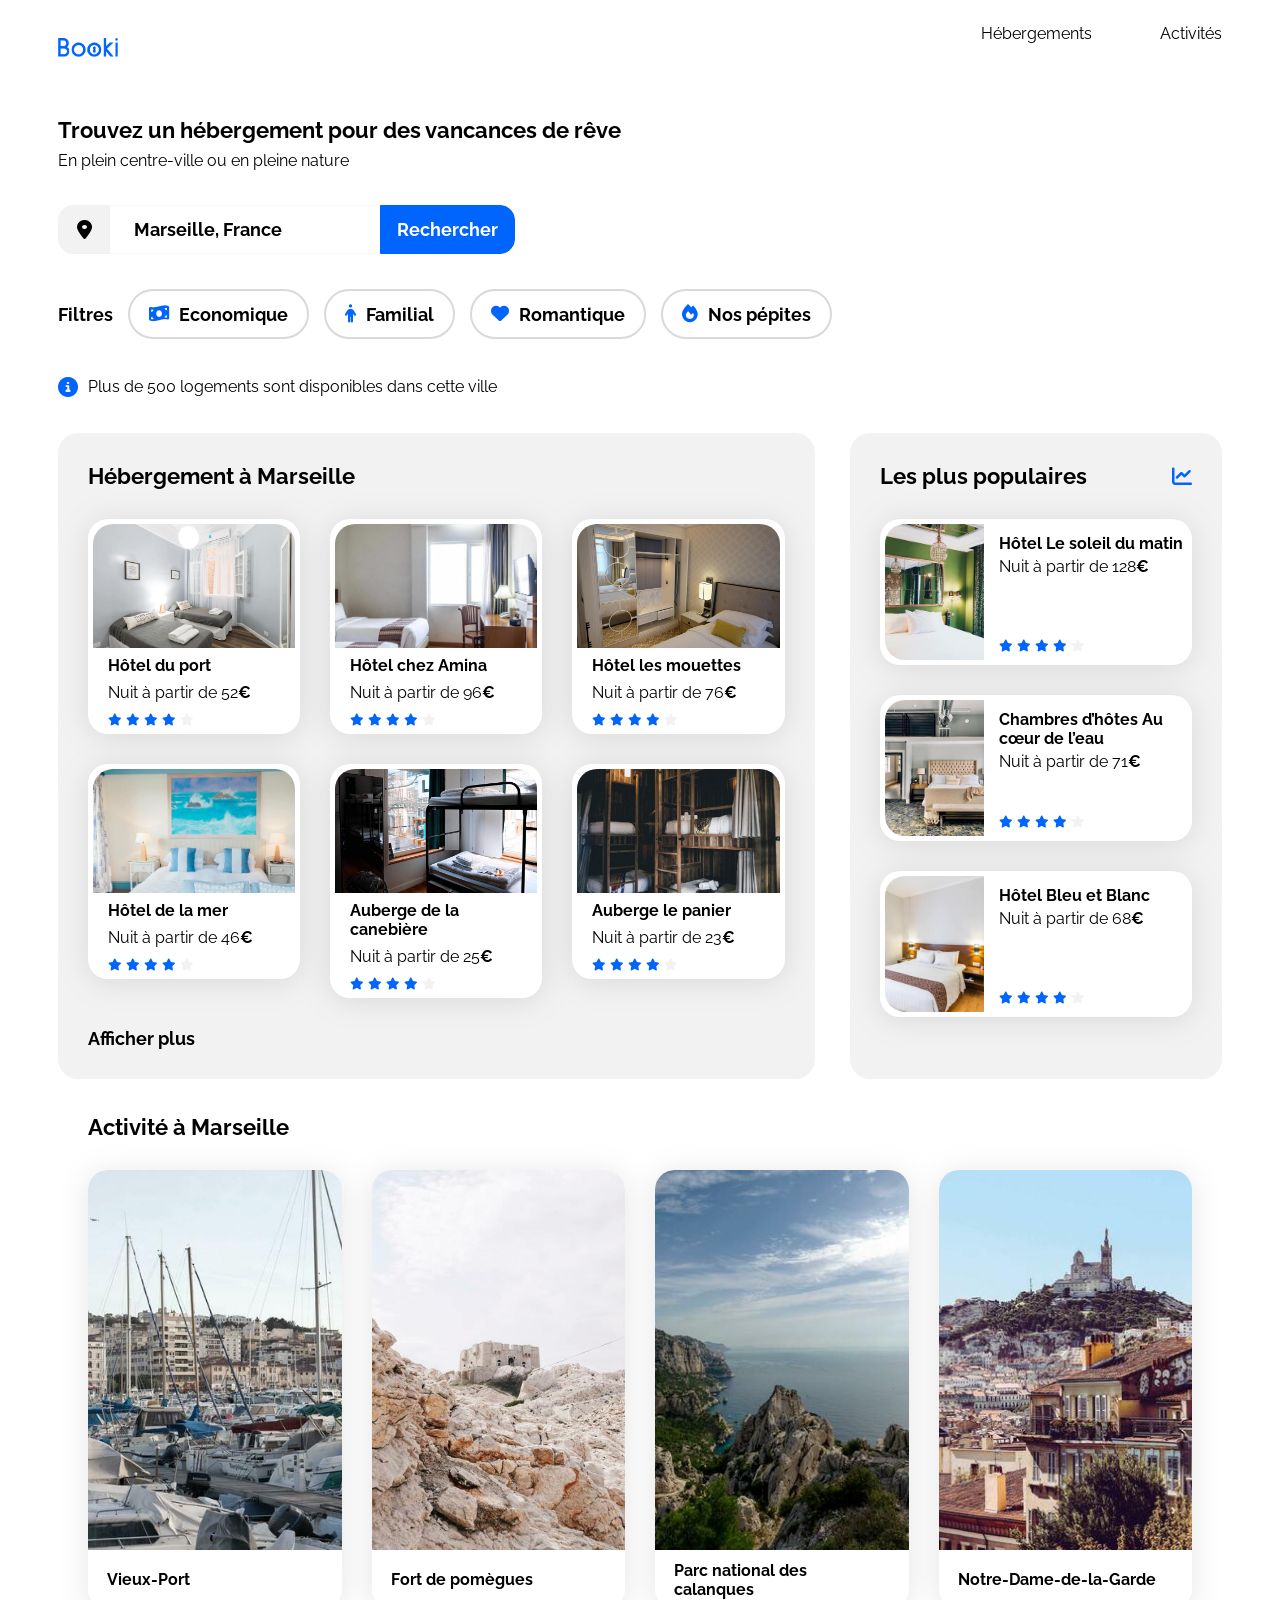
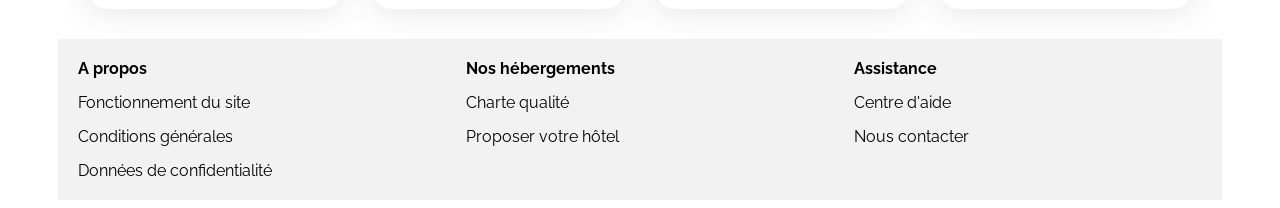
==== commit dbe8d610: "V1 de la page terminée et opérationnelle" ====
--- a/index.html
+++ b/index.html
@@ -47,7 +47,7 @@
         <!-- Barre de recherches -->
         <div class="search-bar">
           <i class="fa-sharp fa-solid fa-location-dot fa-lg"></i>
-          <form class="search-form">
+          <form class="search-form search-filter-text">
             <input
               type="text"
               name="search-query"
@@ -59,7 +59,7 @@
         </div>
 
         <!-- barre de filtres -->
-        <div class="filter-bar">
+        <div class="filter-bar search-filter-text">
           <span>Filtres</span>
           <a href="#">
             <i class="fa-solid fa-money-bill-wave"></i>Economique
@@ -112,7 +112,6 @@
               </a>
 
               <!-- Hébergement 2 -->
-
               <a href="#">
                 <article class="card">
                   <img
@@ -137,7 +136,6 @@
               </a>
 
               <!-- Hébergement 3 -->
-
               <a href="#">
                 <article class="card">
                   <img
@@ -162,7 +160,6 @@
               </a>
 
               <!-- Hébergement 4 -->
-
               <a href="#">
                 <article class="card">
                   <img
@@ -187,7 +184,6 @@
               </a>
 
               <!-- Hébergement 5 -->
-
               <a href="#">
                 <article class="card">
                   <img
@@ -212,7 +208,6 @@
               </a>
 
               <!-- Hébergement 6 -->
-
               <a href="#">
                 <article class="card">
                   <img
@@ -236,8 +231,8 @@
                 </article>
               </a>
 
-              <!-- Hébergement 7 -->
-
+              <!-- Hébergement 7 A DECOMMENTER POUR TESTER LE COMPORTEMENT AVEC MOINS DE 3 CARDS SUR UNE LIGNE -->
+              <!-- 
               <a href="#">
                 <article class="card">
                   <img
@@ -259,10 +254,11 @@
                     ></i>
                   </div>
                 </article>
-              </a>
-
-              <!-- Hébergement 8 -->
-
+              </a> 
+              -->
+
+              <!-- Hébergement 8 A DECOMMENTER POUR TESTER LE COMPORTEMENT AVEC MOINS DE 3 CARDS SUR UNE LIGNE -->
+              <!-- 
               <a href="#">
                 <article class="card">
                   <img
@@ -284,8 +280,10 @@
                     ></i>
                   </div>
                 </article>
-              </a>
+              </a> 
+              -->
             </div>
+
             <a href="#" class="hebergement-plus-de-card">Afficher plus</a>
           </section>
           <!-- Fin Zone d'affichage des cartes des hébergements  -->
@@ -294,9 +292,10 @@
           <section class="populaires">
             <div class="populaires-title">
               <h2 class="section-title">Les plus populaires</h2>
-              <i class="fa-solid fa-chart-line" aria-hidden="true"></i>
+              <i class="fa-solid fa-chart-line fa-lg" aria-hidden="true"></i>
             </div>
             <div class="populaires-cards">
+              <!-- Populaire 1 -->
               <a href="#">
                 <article class="card">
                   <img
@@ -324,6 +323,8 @@
                   </div>
                 </article>
               </a>
+
+              <!-- Populaire 2 -->
               <a href="#">
                 <article class="card">
                   <img
@@ -354,6 +355,7 @@
                 </article>
               </a>
 
+              <!-- Populaire 3 -->
               <a href="#">
                 <article class="card">
                   <img
@@ -382,7 +384,8 @@
                 </article>
               </a>
 
-              <a href="#">
+              <!-- Populaire 4 A DECOMMENTER POUR TESTER LE COMPORTEMENT AVEC MOINS DE 3 CARDS -->
+              <!-- <a href="#">
                 <article class="card">
                   <img
                     src="./images/hebergements/febrian-zakaria2.jpg"
@@ -408,8 +411,10 @@
                     </div>
                   </div>
                 </article>
-              </a>
-
+              </a> -->
+
+              <!-- Populaire 5 A DECOMMENTER POUR TESTER LE COMPORTEMENT AVEC MOINS DE 3 CARDS -->
+              <!-- 
               <a href="#">
                 <article class="card">
                   <img
@@ -437,8 +442,10 @@
                   </div>
                 </article>
               </a>
+              -->
             </div>
           </section>
+
           <!-- Fin Zone d'affichage des cartes des hébergements les plus populaires -->
         </div>
 
@@ -454,78 +461,83 @@
                   src="./images/activites/reno-laithienne.jpg"
                   alt="Image du Vieux-Port"
                 />
-                <h3>Vieux-Port</h3>
+                <h3 class="card-title">Vieux-Port</h3>
               </article>
             </a>
 
-            <!-- Activité 1 -->
+            <!-- Activité 3 -->
+            <a href="#">
+              <article class="card">
+                <img
+                  src="./images/activites/paul-hermann.jpg"
+                  alt="Image de Fort de pomègues"
+                />
+                <h3 class="card-title">Fort de pomègues</h3>
+              </article>
+            </a>
+
+            <!-- Activité 3 -->
+            <a href="#">
+              <article class="card">
+                <img
+                  src="./images/activites/kilyan-sockalingum.jpg"
+                  alt="Image de Parc national des calanques"
+                />
+                <h3 class="card-title">Parc national des calanques</h3>
+              </article>
+            </a>
+
+            <!-- Activité 4 -->
+            <a href="#">
+              <article class="card">
+                <img
+                  src="./images/activites/florian-wehde.jpg"
+                  alt="Image de Notre-Dame-de-la-Garde"
+                />
+                <h3 class="card-title">Notre-Dame-de-la-Garde</h3>
+              </article>
+            </a>
+
+            <!-- Activité 5 A DECOMMENTER POUR TESTER LE COMPORTEMENT AVEC MOINS DE 4 CARDS SUR UNE LIGNE -->
+            <!-- 
             <a href="#">
               <article class="card">
                 <img
                   src="./images/activites/reno-laithienne.jpg"
                   alt="Image du Vieux-Port"
                 />
-                <h3>Vieux-Port</h3>
+                <h3 class="card-title">Vieux-Port</h3>
               </article>
-            </a>
-
-            <!-- Activité 2 -->
-            <a href="#">
-              <article class="card">
-                <img
-                  src="./images/activites/paul-hermann.jpg"
-                  alt="Image de Fort de pomègues"
-                />
-                <h3>Fort de pomègues</h3>
-              </article>
-            </a>
-
-            <!-- Activité 3 -->
-
-            <a href="#">
-              <article class="card">
-                <img
-                  src="./images/activites/kilyan-sockalingum.jpg"
-                  alt="Image de Parc national des calanques"
-                />
-                <h3>Parc national des calanques</h3>
-              </article>
-            </a>
-
-            <!-- Activité 4 -->
-
-            <a href="#">
-              <article class="card">
-                <img
-                  src="./images/activites/florian-wehde.jpg"
-                  alt="Image de Notre-Dame-de-la-Garde"
-                />
-                <h3>Notre-Dame-de-la-Garde</h3>
-              </article>
-            </a>
+            </a> 
+            -->
           </div>
         </section>
-        <!-- </div> -->
         <!-- Fin Zone d'affichage des activités -->
       </main>
 
       <!-- Pied de page -->
-      <footer>
-        <div>
-          <h3>A propos</h3>
-          <a href="#">Fonctionnement du site</a>
-          <a href="#">Conditions générales</a>
-          <a href="#">Données de confidentialité</a>
-        </div>
-        <div>
-          <h3>Nos hébergements</h3>
-          <a href="#">Charte qualité</a>
-          <a href="#">Proposer votre hôtel</a>
-        </div>
-        <div>
-          <h3>Assistance</h3>
-          <a href="#">Centre d'aide</a>
-          <a href="#">Nous contacter</a>
+      <footer class="main-footer">
+        <div class="menu-footer">
+          <h3 class="card-title">A propos</h3>
+          <ul>
+            <li><a href="#">Fonctionnement du site</a></li>
+            <li><a href="#">Conditions générales</a></li>
+            <li><a href="#">Données de confidentialité</a></li>
+          </ul>
+        </div>
+        <div class="menu-footer">
+          <h3 class="card-title">Nos hébergements</h3>
+          <ul>
+            <li><a href="#">Charte qualité</a></li>
+            <li><a href="#">Proposer votre hôtel</a></li>
+          </ul>
+        </div>
+        <div class="menu-footer">
+          <h3 class="card-title">Assistance</h3>
+          <ul>
+            <li><a href="#">Centre d'aide</a></li>
+            <li><a href="#">Nous contacter</a></li>
+          </ul>
         </div>
       </footer>
       <!-- Fin de la zone d'affichage du pied de page -->
--- a/css/style.css
+++ b/css/style.css
@@ -8,6 +8,7 @@
     --main-bg-color: #F2F2F2;
     --filter-bg-color: #DEEBFF;
     --filter-border-color: #D9D9D9;
+    --gap-standard: 30px;
 }
 
 .fa-solid {
@@ -60,11 +61,32 @@
     color: var(--main-bg-color)
 }
 
-
-/*****************/
-/* DEBUT ETAPE 3 */
-/*****************/
-
+.search-filter-text {
+    font-size: 18px;
+    font-weight: 700; 
+}
+
+/* 
+Titre principal de la page
+*/
+h1 {
+    font-size: 22px;
+    font-weight: 700;
+    margin: 0 0 8px 0;
+}
+
+/* 
+Texte dans les balises P (paragraphe)
+*/
+P {
+    font-size: 16px;
+    font-weight: 400;
+    margin: 0px;    
+}
+
+/****************************/
+/* ETAPE 3 : Entete du site */
+/****************************/
 /* 
 Entête de page avec logo et menu de navigation
 . Hauteur fixe de 79px (cf. spc maquette : 30px padding top + 19px image + 30px padding bottom
@@ -85,7 +107,7 @@
 */
 .main-header img {
     height: 19px;
-    padding: 30px 0px 30px 0px;
+    padding: 30px 0px;
 }
 
 /* 
@@ -100,7 +122,7 @@
     display: flex;
     gap: 68px;
     margin: 0;
-    padding: 0 0px 0 50px;
+    padding-bottom: 50px;
 }
 
 /* 
@@ -138,26 +160,9 @@
 }
 
 
-/*****************/
-/* DEBUT ETAPE 4 */
-/*****************/
-/* 
-Titre principal de la page
-*/
-h1 {
-    font-size: 22px;
-    font-weight: 700;
-    margin: 0 0 8px 0;
-}
-
-/* 
-Texte dans les balises P (paragraphe)
-*/
-P {
-    font-size: 16px;
-    font-weight: 400;
-    margin: 0px;    
-}
+/********************************/
+/* ETAPE 4 : Barre de recherche */
+/********************************/
 
 /*
 Barre et Formulaire de recherche
@@ -193,8 +198,8 @@
 .search-form {
     display:flex;
     align-items: stretch;
-    font-size: 18px;
-    font-weight: 700; 
+    /* font-size: 18px;
+    font-weight: 700;  */
 }
 
 /*
@@ -208,12 +213,11 @@
 .search-form input {
     font-size:inherit;
     font-weight: inherit;
-    padding: 0 24px 0 24px;
+    padding: 0 24px;
     border-style: dotted;
     border-color: var(--main-bg-color);
     border-width: 1px 0;
 }
-
 
 /*
 Effet visuel lors du focus dans le champ input
@@ -239,7 +243,7 @@
 .search-form button {
     font-size: inherit;
     font-weight: inherit;
-    padding: 0 16px 0 16px;
+    padding: 0 16px;
     color: white;
     border-radius: 0 15px 15px 0;
     border: 1px solid var(--main-color);
@@ -247,9 +251,9 @@
     cursor: pointer;
 }
 
-/*****************/
-/* DEBUT ETAPE 5 */
-/*****************/
+/******************************/
+/* ETAPE 5 : Barre de filtres */
+/******************************/
 /* 
 Container de la Barre de filtres
 Affichage de type Flex (direction row par défaut) pour que les éléments s'alignent horizontalement
@@ -258,8 +262,8 @@
 .filter-bar {
     display: flex;
     height: 50px;
-    font-size: 18px;
-    font-weight: 700;
+    /* font-size: 18px;
+    font-weight: 700; */
     gap: 15px;
     margin-bottom: 35px;
     align-items: stretch; /* par défaut */
@@ -283,15 +287,14 @@
 .filter-bar a {
     border-radius: 25px;
     border: 2px solid var(--filter-border-color);
-    padding: 0 19px 0 19px;
+    padding: 0 19px;
     display: flex;
     align-items: center;
-
 }
 
 /*
 Effet au survol du bouton de filtre avec la souris
-On chage la coulour du fod
+On change la coulour du fond
 */ 
 .filter-bar a:hover {
     background: var(--filter-bg-color);
@@ -325,7 +328,6 @@
     display: flex;
     align-items: center;
     justify-content: center;
-
 }
 
 /****** Hebergements And Populaires ***********/
@@ -341,10 +343,9 @@
     box-sizing: border-box;
 }
 
-/****** Hebergements ***********/
-/*****************/
-/* DEBUT ETAPE 6 */
-/*****************/
+/*************************************/
+/* ETAPE 6 et 7 : cards Hébergements */
+/*************************************/
 /* 
 La largeur de la zone d'affichage des informations sur 
 les hébergements est initialisée 
@@ -367,8 +368,8 @@
 .hebergement-cards {
     display:flex;
     flex-wrap: wrap;
-    column-gap: 30px;
-    row-gap: 30px;
+    column-gap: var(--gap-standard);
+    row-gap: var(--gap-standard);
     /* justify-content: space-between; */
 }
 
@@ -386,8 +387,8 @@
 précision parfaite est : flex: 0 1 calc(33.33% - (30px * 2 / 3)); soit calc(33.33% - 20px).
 */
 .hebergement-cards a {
-    flex: 0 1 calc(33.33% - 20px); 
-    /* margin-top: 30px; */
+    /* flex: 0 1 calc(33.33% - 20px); */
+    flex: 0 1 calc(33.33% - (var(--gap-standard) * 2 / 3));
 }
 
 /*
@@ -395,9 +396,11 @@
 Ceci pour que toutes les cards d'une même ligne soient parfaitrement alignbées
 en haut et en bas, même si le contenu d'une card de la ligne et plus chargé que celui des autres cards
 */
-/* .hebergement-cards .card {
+/*
+.hebergement-cards .card {
         height: 100%;
-} */
+} 
+*/
 
 /*
 Style du lien "Afficher plus de cards"
@@ -446,13 +449,14 @@
 */
 .hebergement-cards img {
     width: 100%;
-    /* height: 124px; */
     height: 124px;
     border-top-left-radius: 20px;
     border-top-right-radius: 20px;
 }
 
-/****** Populaires ***********/
+/********************/
+/* Cards populaires */
+/********************/
 .populaires {
     width: 32%;
     padding: 30px;
@@ -464,6 +468,10 @@
     align-items: center;
 }
 
+.populaires-title i {
+    padding-bottom: 30px;
+}
+
 /*
 LS: Changement effectué vs la version initiale pour bénéficier de la propriété row-gap (idem hebergement-card)
 et faire porter la marge sous le titre H2 par la classe section-title
@@ -471,7 +479,7 @@
 .populaires-cards {
     display: flex;
     flex-direction: column;
-    row-gap: 30px;
+    row-gap: var(--gap-standard);
 } 
 
 .populaires-cards .card {
@@ -508,11 +516,9 @@
     margin-bottom: 5px;
 }
 
-/****** Activités ***********/
-/*****************/
-/* DEBUT ETAPE 8 */
-/*****************/
-
+/*****************************/
+/* ETAPE 8 : Cards activités */
+/*****************************/
 /* 
 Initialisation des marges internes de la section des activités
 */
@@ -539,10 +545,9 @@
 */
 .activites-cards { 
     display:flex; 
-    column-gap:30px; 
-    row-gap: 30px;
+    column-gap: var(--gap-standard); 
+    row-gap: var(--gap-standard);
     flex-wrap: wrap;
-    /* justify-content: space-between;  */
 }
 
 /*
@@ -557,14 +562,14 @@
   des espaces entre chaque card : 30px (cf. propriété column-gap de la classe parente).
   Principe: pour 4 colonnes, il n'y a que 3 espaces de 30px. Le calcul exact pour une 
   précision parfaite est : flex: 0 1 calc(25% - (30px * 3 / 4)); soit calc(25% - 22.5px).
-  Style de la basile A qui encapsule les cards et fait donc office de container.
+  Style de la balise A qui encapsule les cards et fait donc office de container.
 On donne également  ce container la propriété display:flex pour que l'on puisse
 forcer ces flex-item de s'étirer sur tout l'esapce disponible
 */
 .activites-cards a { 
-    flex: 0 1 calc(25% - 22.5px);
+    /* flex: 0 1 calc(25% - 22.5px); */
+    flex: 0 1 calc(25% - (var(--gap-standard) * 3 / 4));
     display: flex; 
-    /* margin-top: 30px;  */
 } 
 
 /*
@@ -597,14 +602,51 @@
 Style du titre de la card
 Display:flex pour pouvoir centrer le texte verticalement
 */
-.activites-cards h3 {
+.activites-cards .card-title {
     margin: 0;
     /* padding: 20px 19px 20px 19px; */
-    padding: 0 19px 0 19px;
+    padding: 0 19px;
     display: flex;
     align-items: center;
     flex-grow: 1;
-    font-size: 16px;
+}
+
+/**************************/
+/* ETAPE 9 : Pied de page */
+/**************************/
+/* Le container principal est de type Flex, pour que les blocs de menus s'affichent horizontalement */
+.main-footer {
+    display: flex;
+    background-color: var(--main-bg-color);
+}
+
+/* 3 blocs de menu répartis équitablement sur toute la largeur du conteneur principal */
+.menu-footer {
+    width: 33.33%;
+    padding: 20px;
+}
+
+/* Style du titre d'un bloc de menu */
+.menu-footer .card-title {
+    /* font-size: 16px;
+    font-weight: 700; */
+    padding:0;
+    margin:0;
+}
+
+/* 
+On utilise la structure des listes à puces pour afficher les points de menu .
+On supprime les puces, et les mages internes et externes
+*/
+.menu-footer ul {
+    list-style: none;
+    padding:0;
+    margin:0;
+    font-weight: 400;
+}
+
+.menu-footer li {
+    margin-top: 15px;
 }
 
 
@@ -636,8 +678,8 @@
     .populaires-cards {
         display: flex;
         flex-direction: row;
-        row-gap: 30px;          /* nouveau vs version initiales */
-        column-gap: 30px;       /* nouveau vs version initial */
+        row-gap: var(--gap-standard);          /* nouveau vs version initiales */
+        column-gap: var(--gap-standard);       /* nouveau vs version initial */
         flex-wrap: wrap;        /* nouveau vs version initial */
         /* justify-content: space-between; */ /* version initial */
     }
@@ -661,7 +703,7 @@
     }
 
     /* 
-    On passe les cards des activités de 4 colonnes à 3 colonnes 
+    LS: On passe les cards des activités de 4 colonnes à 3 colonnes 
     Elles sont parfaitement alignées avec les cards hébergement et populaires
     */
     .activites-cards a { 
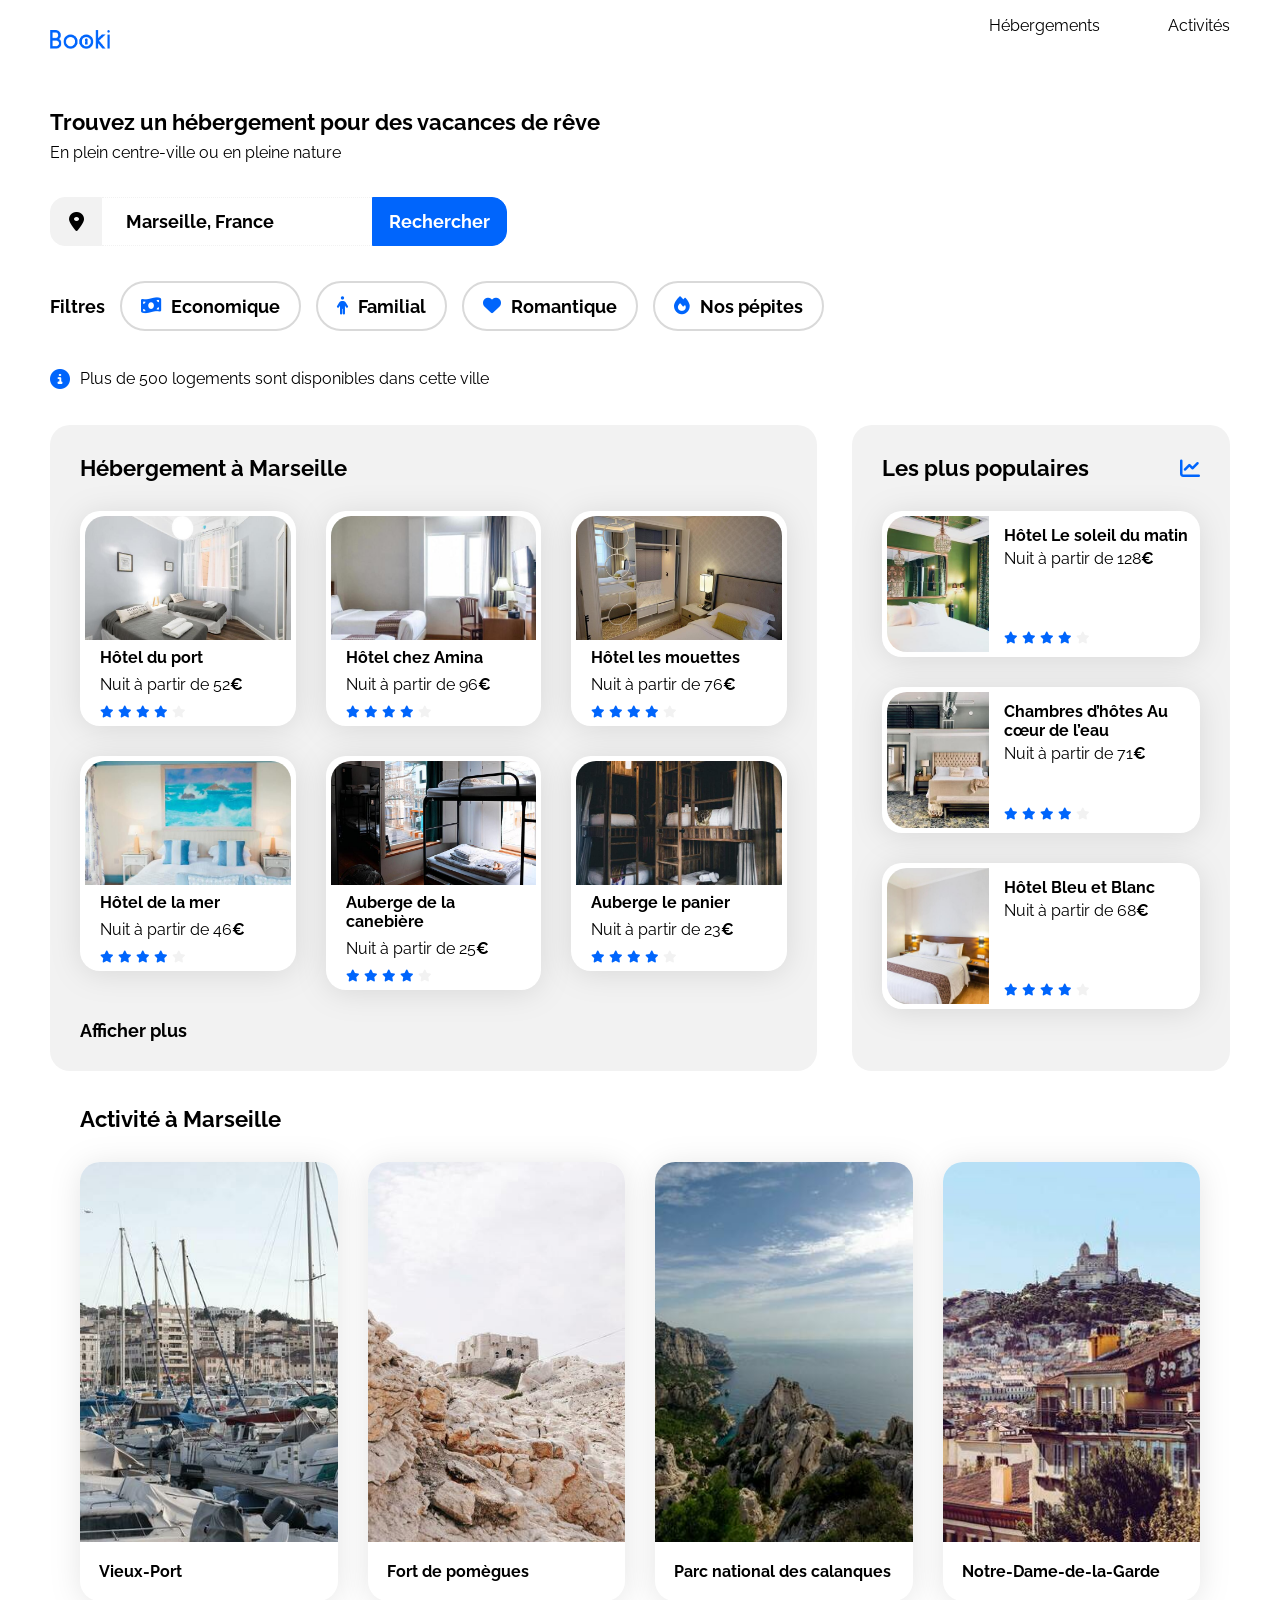
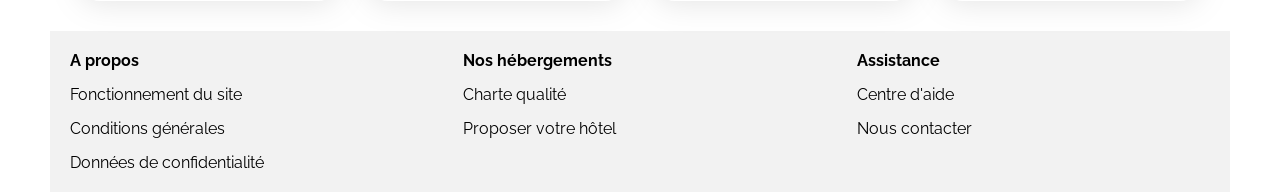
==== commit 7f85cd1c: "V1.1 : Quelques factorisations CSS" ====
--- a/index.html
+++ b/index.html
@@ -41,7 +41,7 @@
 
       <main>
         <!-- Titre principale de la page -->
-        <h1>Trouvez un hébergement pour des vancances de rêve</h1>
+        <h1>Trouvez un hébergement pour des vacances de rêve</h1>
         <p>En plein centre-ville ou en pleine nature</p>
 
         <!-- Barre de recherches -->
--- a/css/style.css
+++ b/css/style.css
@@ -18,6 +18,7 @@
 body {
     display: flex;
     justify-content: center;
+    margin:0;
 }
 
 .main-container {
@@ -78,7 +79,7 @@
 /* 
 Texte dans les balises P (paragraphe)
 */
-P {
+p {
     font-size: 16px;
     font-weight: 400;
     margin: 0px;    
@@ -120,7 +121,7 @@
 .main-nav ul {
     list-style: none;
     display: flex;
-    gap: 68px;
+    column-gap: 68px;
     margin: 0;
     padding-bottom: 50px;
 }
@@ -140,7 +141,7 @@
 .main-nav ul a {
     font-size: 16px;
     font-weight: 400;
-    color: #000;
+    /* color: #000; */
     display:flex;
     height: 35px;
     align-items: flex-end;
@@ -264,7 +265,7 @@
     height: 50px;
     /* font-size: 18px;
     font-weight: 700; */
-    gap: 15px;
+    column-gap: 15px;
     margin-bottom: 35px;
     align-items: stretch; /* par défaut */
 }
@@ -535,9 +536,9 @@
 } */
 
 /*
-Style du container qu iaccueille les cards des activités
+Style du container qui accueille les cards des activités
 display:flex : les cards s'affichent en ligne côte-à-côte.
-gap: espace entre chaque card.
+column-gap: espace entre chaque card.
 flex-wrap:wrap : passe à la ligne suivante si plus de place sur la ligne courante
 space-between : les cards se répartissent équitablement sur 
 toute la ligne. Important: Le premier card est aligné sur le bord du conteneur 
@@ -691,7 +692,8 @@
     */
     .populaires-cards a {
         /* width: 30%; */ /* version initial */
-        flex: 0 1 calc(33.33% - 20px);  /* nouveau vs version initial */
+        flex: 0 1 calc(33.33% - (var(--gap-standard) * 2 / 3)); /* nouveau vs version initial */
+        /* flex: 0 1 calc(33.33% - 20px);   */
     }
 
     .populaires-cards .card-title {
@@ -706,8 +708,17 @@
     LS: On passe les cards des activités de 4 colonnes à 3 colonnes 
     Elles sont parfaitement alignées avec les cards hébergement et populaires
     */
-    .activites-cards a { 
+    /* .activites-cards a { 
         flex: 0 1 calc(33.33% - 20px);
+    } */
+
+    .activites-cards .card {
+        height:269px;
+    }
+
+    .activites-cards img { 
+        height:200px; 
+
     }
 }
 
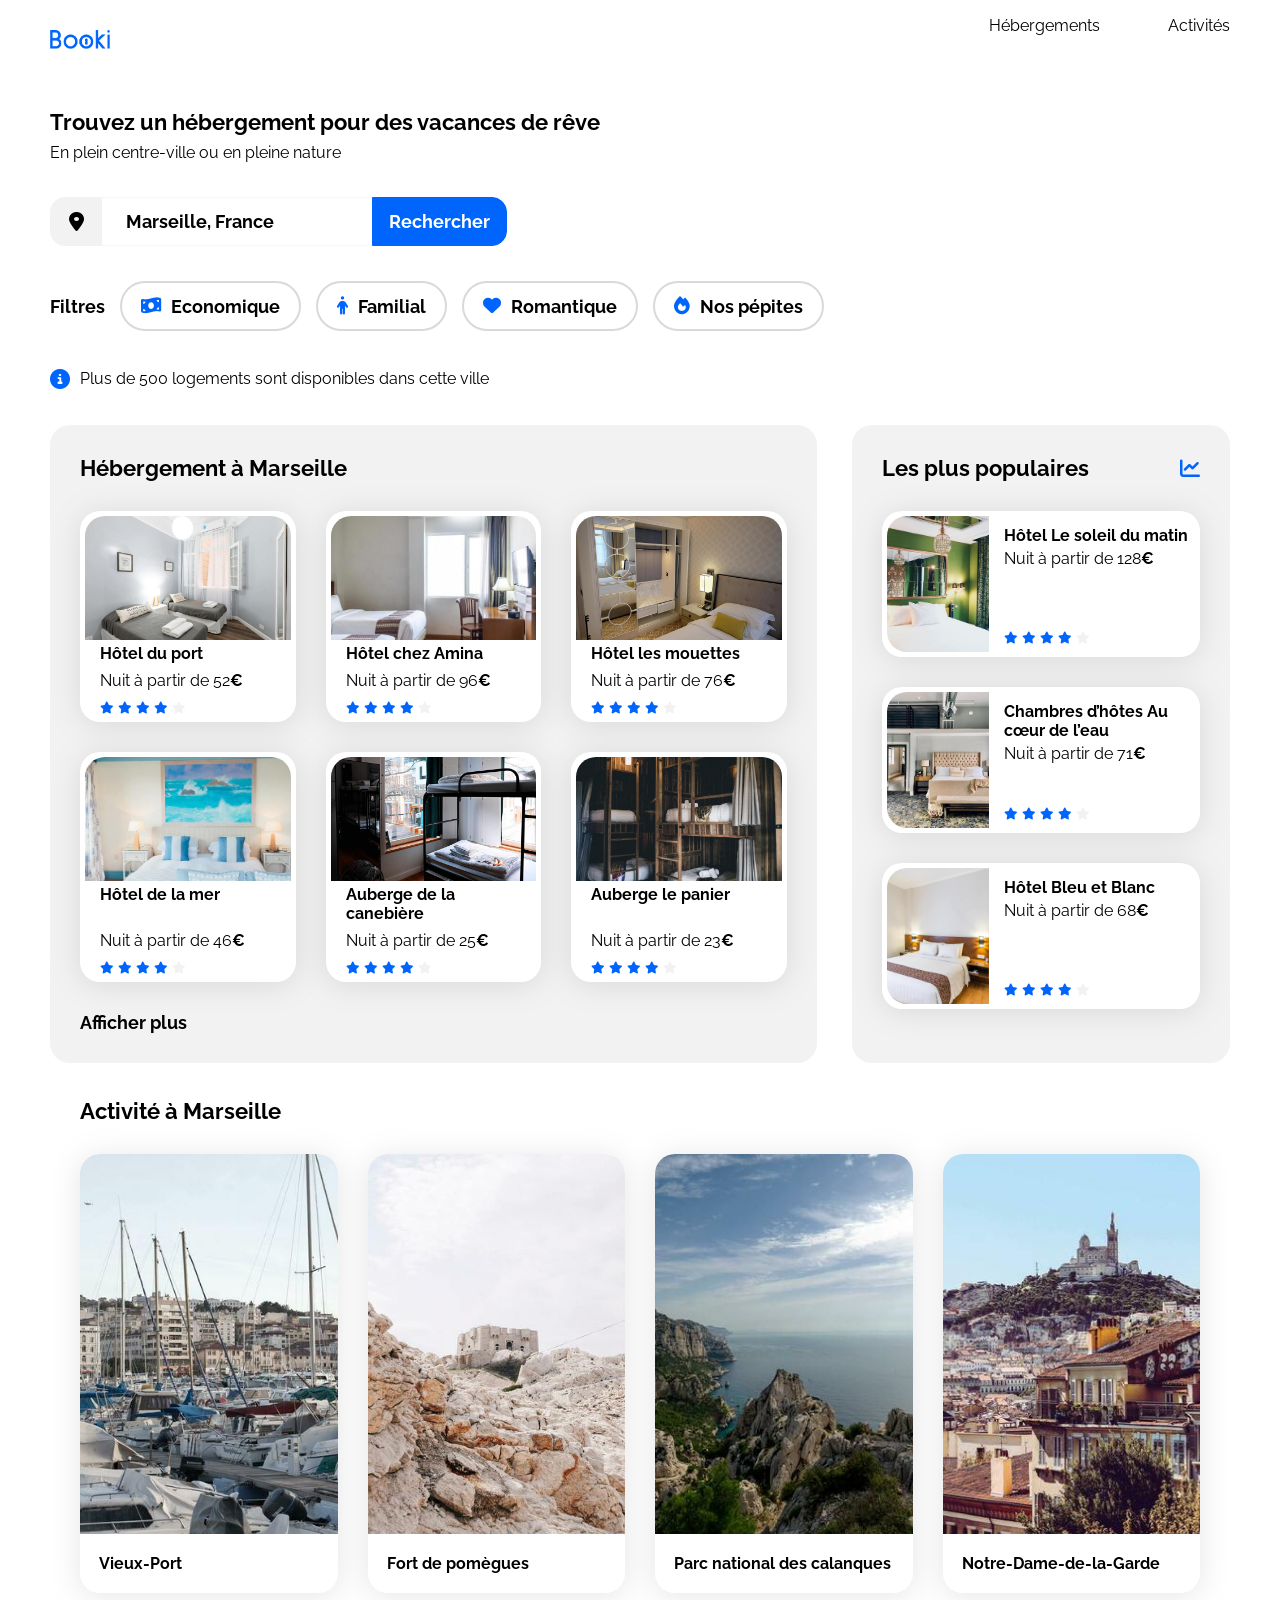
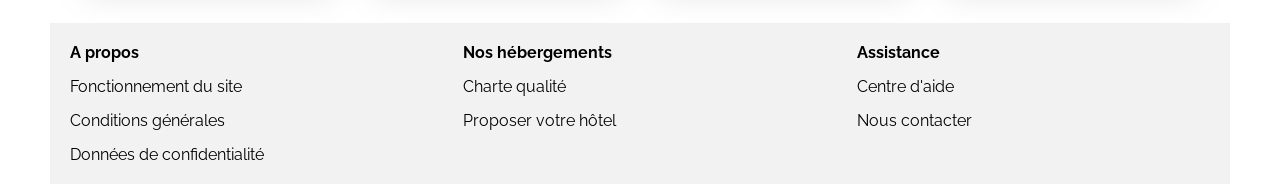
==== commit 5b11c0d8: "V2.2 : vesrion définitive soumise à l'évaluateur" ====
--- a/index.html
+++ b/index.html
@@ -30,7 +30,7 @@
         </a>
 
         <!-- Barre de navigation -->
-        <nav class="main-nav">
+        <nav class="main-nav menu-item">
           <ul>
             <li><a href="#hebergements">Hébergements</a></li>
             <li><a href="#activites">Activités</a></li>
@@ -75,7 +75,7 @@
           <a href="#"> <i class="fa-solid fa-fire"></i>Nos pépites </a>
         </div>
 
-        <div class="search-info">
+        <div class="search-result-info">
           <i class="fa-solid fa-circle-info fa-lg"></i>
           <p>Plus de 500 logements sont disponibles dans cette ville</p>
         </div>
@@ -86,7 +86,7 @@
           <section class="hebergements" id="hebergements">
             <h2 class="section-title">Hébergement à Marseille</h2>
 
-            <div class="hebergement-cards">
+            <div class="hebergements-cards">
               <!-- Hébergement 1 -->
               <a href="#">
                 <article class="card">
@@ -284,7 +284,7 @@
               -->
             </div>
 
-            <a href="#" class="hebergement-plus-de-card">Afficher plus</a>
+            <a href="#" class="hebergements-plus-de-cards">Afficher plus</a>
           </section>
           <!-- Fin Zone d'affichage des cartes des hébergements  -->
 
@@ -445,9 +445,9 @@
               -->
             </div>
           </section>
-
-          <!-- Fin Zone d'affichage des cartes des hébergements les plus populaires -->
-        </div>
+          <!-- Fin Zone d'affichage des cartes les plus populaires -->
+        </div>
+        <!-- Fin de la Zone d'affichages des cartes hébergements et les plus populaires -->
 
         <!-- Zone d'affichage des activités -->
         <section id="activites" class="activites">
--- a/css/style.css
+++ b/css/style.css
@@ -1,88 +1,92 @@
 /****** General ***********/
 * {
-    font-family: 'Raleway', sans-serif;
+  font-family: "Raleway", sans-serif;
 }
 
 :root {
-    --main-color: #0065FC;
-    --main-bg-color: #F2F2F2;
-    --filter-bg-color: #DEEBFF;
-    --filter-border-color: #D9D9D9;
-    --gap-standard: 30px;
+  --main-color: #0065fc;
+  --main-bg-color: #f2f2f2;
+  --filter-bg-color: #deebff;
+  --filter-border-color: #d9d9d9;
+  --gap-standard: 30px;
 }
 
 .fa-solid {
-    color: var(--main-color);
+  color: var(--main-color);
 }
 
 body {
-    display: flex;
-    justify-content: center;
-    margin:0;
+  display: flex;
+  justify-content: center;
+  margin: 0;
 }
 
 .main-container {
-    width: 100%;
-    max-width: 1440px;
-    min-width: 1024px;
-    padding: 0 50px;
-    box-sizing: border-box;
+  width: 100%;
+  max-width: 1440px;
+  min-width: 1024px;
+  padding: 0 50px;
+  box-sizing: border-box;
 }
 
 a {
-    color: inherit;
-    text-decoration: none;
+  color: inherit;
+  text-decoration: none;
 }
 
 .section-title {
-    margin: 0 0 30px 0;
-    font-size: 22px;
+  margin: 0 0 30px 0;
+  font-size: 22px;
 }
 
 .card {
-    background-color: white;
-    border-radius: 20px;
-    padding: 5px;
-    filter: drop-shadow(0px 3px 15px rgba(0, 0, 0, 0.1));
+  background-color: white;
+  border-radius: 20px;
+  padding: 5px;
+  filter: drop-shadow(0px 3px 15px rgba(0, 0, 0, 0.1));
 }
 
 .card img {
-    object-fit: cover;
+  object-fit: cover;
 }
 
 .card-title {
-    font-size: 16px;
+  font-size: 16px;
+}
+
+.menu-item {
+  font-size: 16px;
 }
 
 .euro {
-    font-weight: 700;
+  font-weight: 700;
 }
 
 .neutral-star {
-    color: var(--main-bg-color)
+  color: var(--main-bg-color);
 }
 
 .search-filter-text {
-    font-size: 18px;
-    font-weight: 700; 
+  font-size: 18px;
+  font-weight: 700;
 }
 
 /* 
 Titre principal de la page
 */
 h1 {
-    font-size: 22px;
-    font-weight: 700;
-    margin: 0 0 8px 0;
+  font-size: 22px;
+  font-weight: 700;
+  margin: 0 0 8px 0;
 }
 
 /* 
 Texte dans les balises P (paragraphe)
 */
 p {
-    font-size: 16px;
-    font-weight: 400;
-    margin: 0px;    
+  font-size: 16px;
+  font-weight: 400;
+  margin: 0px;
 }
 
 /****************************/
@@ -90,15 +94,16 @@
 /****************************/
 /* 
 Entête de page avec logo et menu de navigation
-. Hauteur fixe de 79px (cf. spc maquette : 30px padding top + 19px image + 30px padding bottom
+. Hauteur fixe de 79px (cf. spc maquette : 30px padding top + 19px image + 30px padding bottom)
 . Affichage flex et row pour une répartition horizontale du logo et de la barre de menu
-. space-between : les éléments sont étirés sur tout l'axe ce qui permet d'avoir le logo à gauche et la barre de menu à droite */
+. space-between : les éléments sont étirés sur tout l'axe ce qui permet d'avoir le logo à gauche et la barre de menu à droite 
+*/
 .main-header {
-    display: flex;
-    flex-direction: row;
-    justify-content: space-between;
-    height: 79px;
-    margin-bottom: 30px;
+  display: flex;
+  flex-direction: row;
+  justify-content: space-between;
+  height: 79px;
+  margin-bottom: 30px;
 }
 
 /* 
@@ -107,8 +112,8 @@
 . Padding : marge intérieure : pas de padding à droite et à gauche, padding de 30px au dessus et au dessous de l'image 
 */
 .main-header img {
-    height: 19px;
-    padding: 30px 0px;
+  height: 19px;
+  padding: 30px 0px;
 }
 
 /* 
@@ -119,17 +124,15 @@
 . margin:0 : suppression des marges extérieures pour un alignement parfait avec le conteneur header 
 */
 .main-nav ul {
-    list-style: none;
-    display: flex;
-    column-gap: 68px;
-    margin: 0;
-    padding-bottom: 50px;
+  list-style: none;
+  display: flex;
+  column-gap: 68px;
+  margin: 0;
+  padding-bottom: 50px;
 }
 
 /* 
 item du menu de type ancre
-. font-size => taille de la police 
-. font-weight => graisse
 . display: flex => pour transformer un élément de type inline en un élément de type block 
     et ainsi pouvoir utiliser les propriétés de dimensionnement comme height, 
     mais aussi les propriétés de positionnement comme align-items 
@@ -139,13 +142,10 @@
 . align-items: flex-end => affiche le texte du lien en bas de la zone réservée pour la balise a 
 */
 .main-nav ul a {
-    font-size: 16px;
-    font-weight: 400;
-    /* color: #000; */
-    display:flex;
-    height: 35px;
-    align-items: flex-end;
-    box-sizing: border-box;
+  display: flex;
+  height: 35px;
+  align-items: flex-end;
+  box-sizing: border-box;
 }
 
 /* 
@@ -153,13 +153,11 @@
 . Border-top => on fait apparaître la bordure du haut d'une épaisseur de 2 px.
 . Comme l'élément A est initialisé avec box-sizing:border-box on évite un effet visuel 
   de décalage du texte vers le bas lorsque la bordure apparaît.
-. 
 */
 .main-nav ul a:hover {
-    color: #0065FC;
-    border-top:#0065FC solid 2px;  
-}
-
+  color: #0065fc;
+  border-top: #0065fc solid 2px;
+}
 
 /********************************/
 /* ETAPE 4 : Barre de recherche */
@@ -171,9 +169,9 @@
 et que l'on puisse leur appliquer des propriétés de dimensionnement.
 */
 .search-bar {
-    display: flex;
-    margin: 35px 0;
-    height: 49px;
+  display: flex;
+  margin: 35px 0;
+  height: 49px;
 }
 
 /*
@@ -182,24 +180,24 @@
 de façon à pouvoir appliquer des propriétés de dimensionnement et de positionnement
 */
 .search-bar i {
-    display: flex;
-    align-items: center;
-    justify-content: center;
-    width: 50px;
-    background-color: var(--main-bg-color);
-    border-radius: 15px 0 0 15px;
-    color: black;
-    border: 1px solid var(--main-bg-color);
-}
-
-/*
-Affichage de type flex également pour le conteneur du formulaire
-de façon à ce que les champs occupent tout l'espace réservé, notamment en hauteur
+  display: flex;
+  align-items: center;
+  justify-content: center;
+  width: 50px;
+  background-color: var(--main-bg-color);
+  border-radius: 15px 0 0 15px;
+  color: black;
+  border: 1px solid var(--main-bg-color);
+}
+
+/*
+Affichage de type flex également pour le conteneur du formulaire pour quand les éléments s'affichent côte à côté.
+Align-items:stretch : pour que l'espace occupé par les champs s'étirent sur toute la hauteur disponible. 
 */
 .search-form {
-    display:flex;
-    align-items: stretch;
-    /* font-size: 18px;
+  display: flex;
+  align-items: stretch;
+  /* font-size: 18px;
     font-weight: 700;  */
 }
 
@@ -212,25 +210,23 @@
 . Epaisseur de la bordure : 1px pour la bordure haute et basse, 0px pour les bordures gauche et droite pour les faire disparaître
 */
 .search-form input {
-    font-size:inherit;
-    font-weight: inherit;
-    padding: 0 24px;
-    border-style: dotted;
-    border-color: var(--main-bg-color);
-    border-width: 1px 0;
+  padding: 0 24px;
+  border-style: dotted;
+  border-color: var(--main-bg-color);
+  border-width: 1px 0;
 }
 
 /*
 Effet visuel lors du focus dans le champ input
-Non demandé dans la maquette (à débattre)
+Non demandé dans la maquette (=> à débattre)
 Suppression du comportement par défaut lors du focus : une bordure pleine de 2px qui entoure tout le champ
 au profit du changement de couleur des pointillés haut et bas
 */
 .search-form input:focus {
-    outline: none; 
-    border-color: var(--main-bg-color);
-    border-width: 2px 0;
-    border-style: solid;
+  outline: none;
+  border-color: var(--main-bg-color);
+  border-width: 2px 0;
+  border-style: solid;
 }
 
 /*
@@ -239,17 +235,25 @@
 . Marges intérieures (padding) gauche et droite de 16px
 . Bords arrondis à droite 
 . Non demandé dans la maquette (à débattre) : j'ai modifié l'aspect sur pointeur de la souris lors du survol du bouton
-  de façon à ce qu'il soit conforme à l'affichage des CTA de type lien (plus user friendly à mon sens).
+  de façon à ce qu'il soit conforme à l'affichage des CTA de type lien (plus intuitif pour l'utilisateur à mon sens).
 */
 .search-form button {
-    font-size: inherit;
-    font-weight: inherit;
-    padding: 0 16px;
-    color: white;
-    border-radius: 0 15px 15px 0;
-    border: 1px solid var(--main-color);
-    background:  var(--main-color);
-    cursor: pointer;
+  padding: 0 16px;
+  color: white;
+  border-radius: 0 15px 15px 0;
+  border: 1px solid var(--main-color);
+  background: var(--main-color);
+  cursor: pointer;
+}
+
+/*
+Les champs de formulaire n'héritent pas naturellement des propriétés de style fixées au niveau des balises parentes.
+On force l'héritage en utilisant la valeur inherit.
+*/
+.search-form input,
+.search-form button {
+  font-size: inherit;
+  font-weight: inherit;
 }
 
 /******************************/
@@ -261,13 +265,11 @@
 et qu'ils puissent hériter des propriétrés d'étirement sur toute la hauteur (stretch).
 */
 .filter-bar {
-    display: flex;
-    height: 50px;
-    /* font-size: 18px;
-    font-weight: 700; */
-    column-gap: 15px;
-    margin-bottom: 35px;
-    align-items: stretch; /* par défaut */
+  display: flex;
+  height: 50px;
+  column-gap: 15px;
+  margin-bottom: 35px;
+  align-items: stretch; /* par défaut */
 }
 
 /*
@@ -277,8 +279,8 @@
 Les propriétés de font sont héritées du parent.
 */
 .filter-bar span {
-    display: flex;
-    align-items: center;
+  display: flex;
+  align-items: center;
 }
 
 /*
@@ -286,62 +288,61 @@
 Display flex pour pouvoir centrer le texte du bouton verticalement
 */
 .filter-bar a {
-    border-radius: 25px;
-    border: 2px solid var(--filter-border-color);
-    padding: 0 19px;
-    display: flex;
-    align-items: center;
+  border-radius: 25px;
+  border: 2px solid var(--filter-border-color);
+  padding: 0 19px;
+  display: flex;
+  align-items: center;
 }
 
 /*
 Effet au survol du bouton de filtre avec la souris
 On change la coulour du fond
-*/ 
+*/
 .filter-bar a:hover {
-    background: var(--filter-bg-color);
+  background: var(--filter-bg-color);
 }
 
 /*
 On applique une marge extérieure à droite de l'icône pour créer un espace avec le texte du bouton (cf. maquette)
 */
 .filter-bar i {
-    margin: 0 10px 0 0;
+  margin: 0 10px 0 0;
 }
 
 /* 
 Container de la Barre d'information
 Affichage de type Flex (direction row par défaut) pour que les éléments s'alignet horizontalement
-et qu'ils puissent hériter des propriétrés de dimensionnement du container (hauteur: 24px).
-*/
-.search-info {
-    display: flex;
-    align-items: center;
-    height: 24px;
-    gap: 10px;
-    margin-bottom: 35px;
+*/
+.search-result-info {
+  display: flex;
+  align-items: center;
+  height: 24px;
+  gap: 10px;
+  margin-bottom: 35px;
 }
 
 /*
 Icône d'information
 Affichage de type flex pour qu'il soit parfaitement aligné avec le texte du paragraphe associé
 */
-.search-info i {
-    display: flex;
-    align-items: center;
-    justify-content: center;
+.search-result-info i {
+  display: flex;
+  align-items: center;
+  justify-content: center;
 }
 
 /****** Hebergements And Populaires ***********/
 .hebergements-and-populaires {
-    display: flex;
-    justify-content: space-between;
+  display: flex;
+  justify-content: space-between;
 }
 
 .hebergements-and-populaires section {
-    background-color: var(--main-bg-color);
-    border-radius: 20px;
-    /* padding: 30px; */
-    box-sizing: border-box;
+  background-color: var(--main-bg-color);
+  border-radius: 20px;
+  /* padding: 30px; */
+  box-sizing: border-box;
 }
 
 /*************************************/
@@ -353,8 +354,8 @@
 à 65% de la largeur de son container
 */
 .hebergements {
-    width: 65%;
-    padding: 30px;
+  width: 65%;
+  padding: 30px;
 }
 
 /*
@@ -363,15 +364,15 @@
 les unes à côté des autres.
 La proprité flex-wrap:wrap permet de continuer l'affichage sur la ligne
 suivante s'il n'y a plus de place sur la ligne courante.
-Column-gap fixe l'espace horizontal entre chaque cards de la ligne
+Column-gap fixe l'espace entre chaque cards de la ligne
 Row-gap fixe l'expace entre chaque ligne
 */
-.hebergement-cards {
-    display:flex;
-    flex-wrap: wrap;
-    column-gap: var(--gap-standard);
-    row-gap: var(--gap-standard);
-    /* justify-content: space-between; */
+.hebergements-cards {
+  display: flex;
+  flex-wrap: wrap;
+  column-gap: var(--gap-standard);
+  row-gap: var(--gap-standard);
+  /* justify-content: space-between; */
 }
 
 /*
@@ -387,41 +388,45 @@
 Principe: pour 3 colonnes, il n'y a que 2 espaces de 30px. Le calcul exact pour une 
 précision parfaite est : flex: 0 1 calc(33.33% - (30px * 2 / 3)); soit calc(33.33% - 20px).
 */
-.hebergement-cards a {
-    /* flex: 0 1 calc(33.33% - 20px); */
-    flex: 0 1 calc(33.33% - (var(--gap-standard) * 2 / 3));
-}
-
-/*
-On force la hauteur de la card à occuper 100% de la hauteur disponible.
-Ceci pour que toutes les cards d'une même ligne soient parfaitrement alignbées
-en haut et en bas, même si le contenu d'une card de la ligne et plus chargé que celui des autres cards
-*/
-/*
-.hebergement-cards .card {
-        height: 100%;
-} 
-*/
+.hebergements-cards a {
+  /* flex: 0 1 calc(33.33% - 20px); */
+  flex: 0 1 calc(33.33% - (var(--gap-standard) * 2 / 3));
+  display: flex; /* new */
+}
+
+/*
+On force la hauteur de la card à s'étirer sur toute la hauteur de son parent la balise A.
+Ceci pour que toutes les cards d'une même ligne soient parfaitement alignées
+en haut et en bas, même si le contenu d'une card de la ligne est plus chargé 
+que celui des autres cards
+*/
+.hebergements-cards .card {
+  flex-grow: 1;
+  display: flex;
+  flex-direction: column;
+}
 
 /*
 Style du lien "Afficher plus de cards"
 */
-.hebergement-plus-de-card {
-    display: flex;
-    font-size: 18px;
-    font-weight: 700;
-    margin-top: 30px;
+.hebergements-plus-de-cards {
+  display: flex;
+  font-size: 18px;
+  font-weight: 700;
+  margin-top: 30px;
 }
 
 /*
 Style du titre des cards
 On adapte la classe .card-title existante, avec des valeurs
-de marges internes propres aux cards d'hébergement
-*/
-.hebergement-cards .card-title {
-    /* margin-top: 4px;  
-    margin-bottom: 8px;  */
-    margin: 4px 0 8px 15px; 
+de marges internes propres aux cards d'hébergement.
+flex-grow: 1 => le titre s'étire sur tout l'espace disponible (verticalement), ce qui permet d'aligner 
+les sous-titre et les étoiles de toutes les cards d'une ligne au cas où
+le titre de l'une d'entre elles occupe plusieurs lignes
+*/
+.hebergements-cards .card-title {
+  margin: 4px 0 8px 15px;
+  flex-grow: 1;
 }
 
 /*
@@ -429,10 +434,8 @@
 On adapte la classe .card-subtitle existante, avec des valeurs
 de marges internes propres aux cards d'hébergement
 */
-.hebergement-cards .card-subtitle {
-    /* margin-top: 4px;  
-    margin-bottom: 8px;  */
-    margin-left: 15px;
+.hebergements-cards .card-subtitle {
+  margin-left: 15px;
 }
 
 /*
@@ -440,37 +443,37 @@
 On adapte la classe .card-rating existante, avec des valeurs
 de marges internes propres aux cards d'hébergement
 */
-.hebergement-cards .card-rating {
-    margin-top: 8px;
-    margin-left: 15px;
+.hebergements-cards .card-rating {
+  margin-top: 8px;
+  margin-left: 15px;
 }
 
 /*
 Style des images des cards hébergement
 */
-.hebergement-cards img {
-    width: 100%;
-    height: 124px;
-    border-top-left-radius: 20px;
-    border-top-right-radius: 20px;
+.hebergements-cards img {
+  width: 100%;
+  height: 124px;
+  border-top-left-radius: 20px;
+  border-top-right-radius: 20px;
 }
 
 /********************/
 /* Cards populaires */
 /********************/
 .populaires {
-    width: 32%;
-    padding: 30px;
+  width: 32%;
+  padding: 30px;
 }
 
 .populaires-title {
-    display: flex;
-    justify-content: space-between;
-    align-items: center;
+  display: flex;
+  justify-content: space-between;
+  align-items: center;
 }
 
 .populaires-title i {
-    padding-bottom: 30px;
+  padding-bottom: 30px;
 }
 
 /*
@@ -478,43 +481,43 @@
 et faire porter la marge sous le titre H2 par la classe section-title
 */
 .populaires-cards {
-    display: flex;
-    flex-direction: column;
-    row-gap: var(--gap-standard);
-} 
+  display: flex;
+  flex-direction: column;
+  row-gap: var(--gap-standard);
+}
 
 .populaires-cards .card {
-    display: flex;
-    /* margin-top: 30px; */ /* Pris en chage par la propriété row-gap */
+  display: flex;
+  /* margin-top: 30px; */ /* Pris en chage par la propriété row-gap */
 }
 
 .populaires-cards img {
-    width: 33%;
-    height: 136px;
-    border-top-left-radius: 20px;
-    border-bottom-left-radius: 20px;
+  width: 33%;
+  height: 136px;
+  border-top-left-radius: 20px;
+  border-bottom-left-radius: 20px;
 }
 
 .populaires-cards .card-content {
-    width: 67%;
-    padding-left: 15px;
-    display: flex;
-    flex-direction: column;
-    justify-content: space-between;
-    box-sizing: border-box; 
+  width: 67%;
+  padding-left: 15px;
+  display: flex;
+  flex-direction: column;
+  justify-content: space-between;
+  box-sizing: border-box;
 }
 
 .populaires-cards .card-title {
-    margin-top: 10px;
-    margin-bottom: 4px;
+  margin-top: 10px;
+  margin-bottom: 4px;
 }
 
 .populaires-cards .card-subtitle {
-    margin: 0;
+  margin: 0;
 }
 
 .populaires-cards .card-rating {
-    margin-bottom: 5px;
+  margin-bottom: 5px;
 }
 
 /*****************************/
@@ -524,31 +527,21 @@
 Initialisation des marges internes de la section des activités
 */
 .activites {
-    padding: 35px 30px 30px 30px;
-} 
-
-/* 
-styles du titre de la section Activité
-*/
-/* .activites h2 {
-    padding: 30px 0 0 0;
-    margin: 0;
-} */
-
-/*
-Style du container qui accueille les cards des activités
+  padding: 35px 30px 30px 30px;
+}
+
+/*
+Container qui accueille les cards des activités
 display:flex : les cards s'affichent en ligne côte-à-côte.
 column-gap: espace entre chaque card.
+row-gap: espace entre chaque ligne.
 flex-wrap:wrap : passe à la ligne suivante si plus de place sur la ligne courante
-space-between : les cards se répartissent équitablement sur 
-toute la ligne. Important: Le premier card est aligné sur le bord du conteneur 
-et le bord droit du dernier card est aussi aligné sur le bord de l'élément.
-*/
-.activites-cards { 
-    display:flex; 
-    column-gap: var(--gap-standard); 
-    row-gap: var(--gap-standard);
-    flex-wrap: wrap;
+*/
+.activites-cards {
+  display: flex;
+  column-gap: var(--gap-standard);
+  row-gap: var(--gap-standard);
+  flex-wrap: wrap;
 }
 
 /*
@@ -567,11 +560,11 @@
 On donne également  ce container la propriété display:flex pour que l'on puisse
 forcer ces flex-item de s'étirer sur tout l'esapce disponible
 */
-.activites-cards a { 
-    /* flex: 0 1 calc(25% - 22.5px); */
-    flex: 0 1 calc(25% - (var(--gap-standard) * 3 / 4));
-    display: flex; 
-} 
+.activites-cards a {
+  /* flex: 0 1 calc(25% - 22.5px); */
+  flex: 0 1 calc(25% - (var(--gap-standard) * 3 / 4));
+  display: flex;
+}
 
 /*
 On fixe la hauteur de la card.
@@ -581,22 +574,21 @@
 des propriétés de positionnement des item-flex .
 */
 .activites-cards .card {
-    height:439px;
-    flex-grow: 1;
-    display: flex;
-    flex-direction: column;
-    padding:0;
+  height: 439px;
+  flex-grow: 1;
+  display: flex;
+  flex-direction: column;
+  padding: 0;
 }
 
 /*
 Style de l'image de la card
 */
-.activites-cards img { 
-    height:380px; 
-    width:100%; 
-    border-top-left-radius: 20px; 
-    border-top-right-radius: 20px; 
-    /* object-fit:cover;  */
+.activites-cards img {
+  height: 380px;
+  width: 100%;
+  border-top-left-radius: 20px;
+  border-top-right-radius: 20px;
 }
 
 /*
@@ -604,12 +596,11 @@
 Display:flex pour pouvoir centrer le texte verticalement
 */
 .activites-cards .card-title {
-    margin: 0;
-    /* padding: 20px 19px 20px 19px; */
-    padding: 0 19px;
-    display: flex;
-    align-items: center;
-    flex-grow: 1;
+  margin: 0;
+  padding: 0 19px;
+  display: flex;
+  align-items: center;
+  flex-grow: 1;
 }
 
 /**************************/
@@ -617,112 +608,107 @@
 /**************************/
 /* Le container principal est de type Flex, pour que les blocs de menus s'affichent horizontalement */
 .main-footer {
-    display: flex;
-    background-color: var(--main-bg-color);
-}
-
-/* 3 blocs de menu répartis équitablement sur toute la largeur du conteneur principal */
+  display: flex;
+  background-color: var(--main-bg-color);
+}
+
+/* 3 blocs de menus répartis équitablement sur toute la largeur du conteneur principal */
 .menu-footer {
-    width: 33.33%;
-    padding: 20px;
+  width: 33.33%;
+  padding: 20px;
 }
 
 /* Style du titre d'un bloc de menu */
 .menu-footer .card-title {
-    /* font-size: 16px;
-    font-weight: 700; */
-    padding:0;
-    margin:0;
+  padding: 0;
+  margin: 0;
 }
 
 /* 
 On utilise la structure des listes à puces pour afficher les points de menu .
-On supprime les puces, et les mages internes et externes
+On supprime les puces, et les marges internes et externes
 */
 .menu-footer ul {
-    list-style: none;
-    padding:0;
-    margin:0;
-    font-weight: 400;
+  list-style: none;
+  padding: 0;
+  margin: 0;
 }
 
 .menu-footer li {
-    margin-top: 15px;
-}
-
+  margin-top: 15px;
+}
 
 /* Le code ci-dessous correspond à la version responsive uniquement */
 
 /****** Media queries ***********/
 /* Medium devices (tablets, less/equal than 1024px) */
 @media (max-width: 1024px) {
-    .hebergements-and-populaires {
-        flex-direction: column;
-    }
-
-    .hebergements {
-        width: 100%;
-    }
-
-    .populaires {
-        width: 100%;
-        margin-top: 50px;
-    }
-
-    /*
+  .hebergements-and-populaires {
+    flex-direction: column;
+  }
+
+  .hebergements {
+    width: 100%;
+  }
+
+  .populaires {
+    width: 100%;
+    margin-top: 50px;
+  }
+
+  /*
     LS: j'ai supprimé la propriété justify-content:space-between au profit column-gap: 30px
     parce que j'utilise flex-wrap: wrap, ce qui permet de passer à la ligne si on a plus de 3 cards, 
     et surtout cela permet de garder l'alignement à gauche des cards.
     Si je conserve justify-content:space-between, si il n'y a que 2 cards sur une ligne, l'une s'affiche à gauche 
     et l'autre à droite, laissant un trou d'une card au milieu.
     */
-    .populaires-cards {
-        display: flex;
-        flex-direction: row;
-        row-gap: var(--gap-standard);          /* nouveau vs version initiales */
-        column-gap: var(--gap-standard);       /* nouveau vs version initial */
-        flex-wrap: wrap;        /* nouveau vs version initial */
-        /* justify-content: space-between; */ /* version initial */
-    }
-
-    /*
+  .populaires-cards {
+    display: flex;
+    flex-direction: row;
+    row-gap: var(--gap-standard); /* nouveau vs version initiales */
+    column-gap: var(--gap-standard); /* nouveau vs version initial */
+    flex-wrap: wrap; /* nouveau vs version initial */
+    /* justify-content: space-between; */ /* version initial */
+  }
+
+  /*
     LS: j'ai remplacé width: 30% par calc(33.33% - 20px) pour avoir un espace de 30px
     entre chaque card populaire et ainsi être parfaitement aligné avec les cards hébergement.
     L'option flex:0 permet que les cards ne s'étirent pas sur toute la largeur si il n'y en a que une ou deux sur la ligne
     */
-    .populaires-cards a {
-        /* width: 30%; */ /* version initial */
-        flex: 0 1 calc(33.33% - (var(--gap-standard) * 2 / 3)); /* nouveau vs version initial */
-        /* flex: 0 1 calc(33.33% - 20px);   */
-    }
-
-    .populaires-cards .card-title {
-        font-size: 14px;
-    }
-
-    .populaires-cards .card-subtitle {
-        font-size: 13px;
-    }
-
-    /* 
+  .populaires-cards a {
+    /* width: 30%; */ /* version initial */
+    flex: 0 1 calc(33.33% - (var(--gap-standard) * 2 / 3)); /* nouveau vs version initial */
+    /* flex: 0 1 calc(33.33% - 20px);   */
+  }
+
+  .populaires-cards .card-title {
+    font-size: 14px;
+  }
+
+  .populaires-cards .card-subtitle {
+    font-size: 13px;
+  }
+
+  /* 
     LS: On passe les cards des activités de 4 colonnes à 3 colonnes 
     Elles sont parfaitement alignées avec les cards hébergement et populaires
     */
-    /* .activites-cards a { 
+  /* .activites-cards a { 
         flex: 0 1 calc(33.33% - 20px);
     } */
 
-    .activites-cards .card {
-        height:269px;
-    }
-
-    .activites-cards img { 
-        height:200px; 
-
-    }
+  .activites-cards .card {
+    height: 269px;
+  }
+
+  .activites-cards img {
+    height: 200px;
+  }
 }
 
 /* Small devices (phones, less than 768px) */
 @media (max-width: 767.98px) {
-    /* ... */
-}+  /* ... */
+}
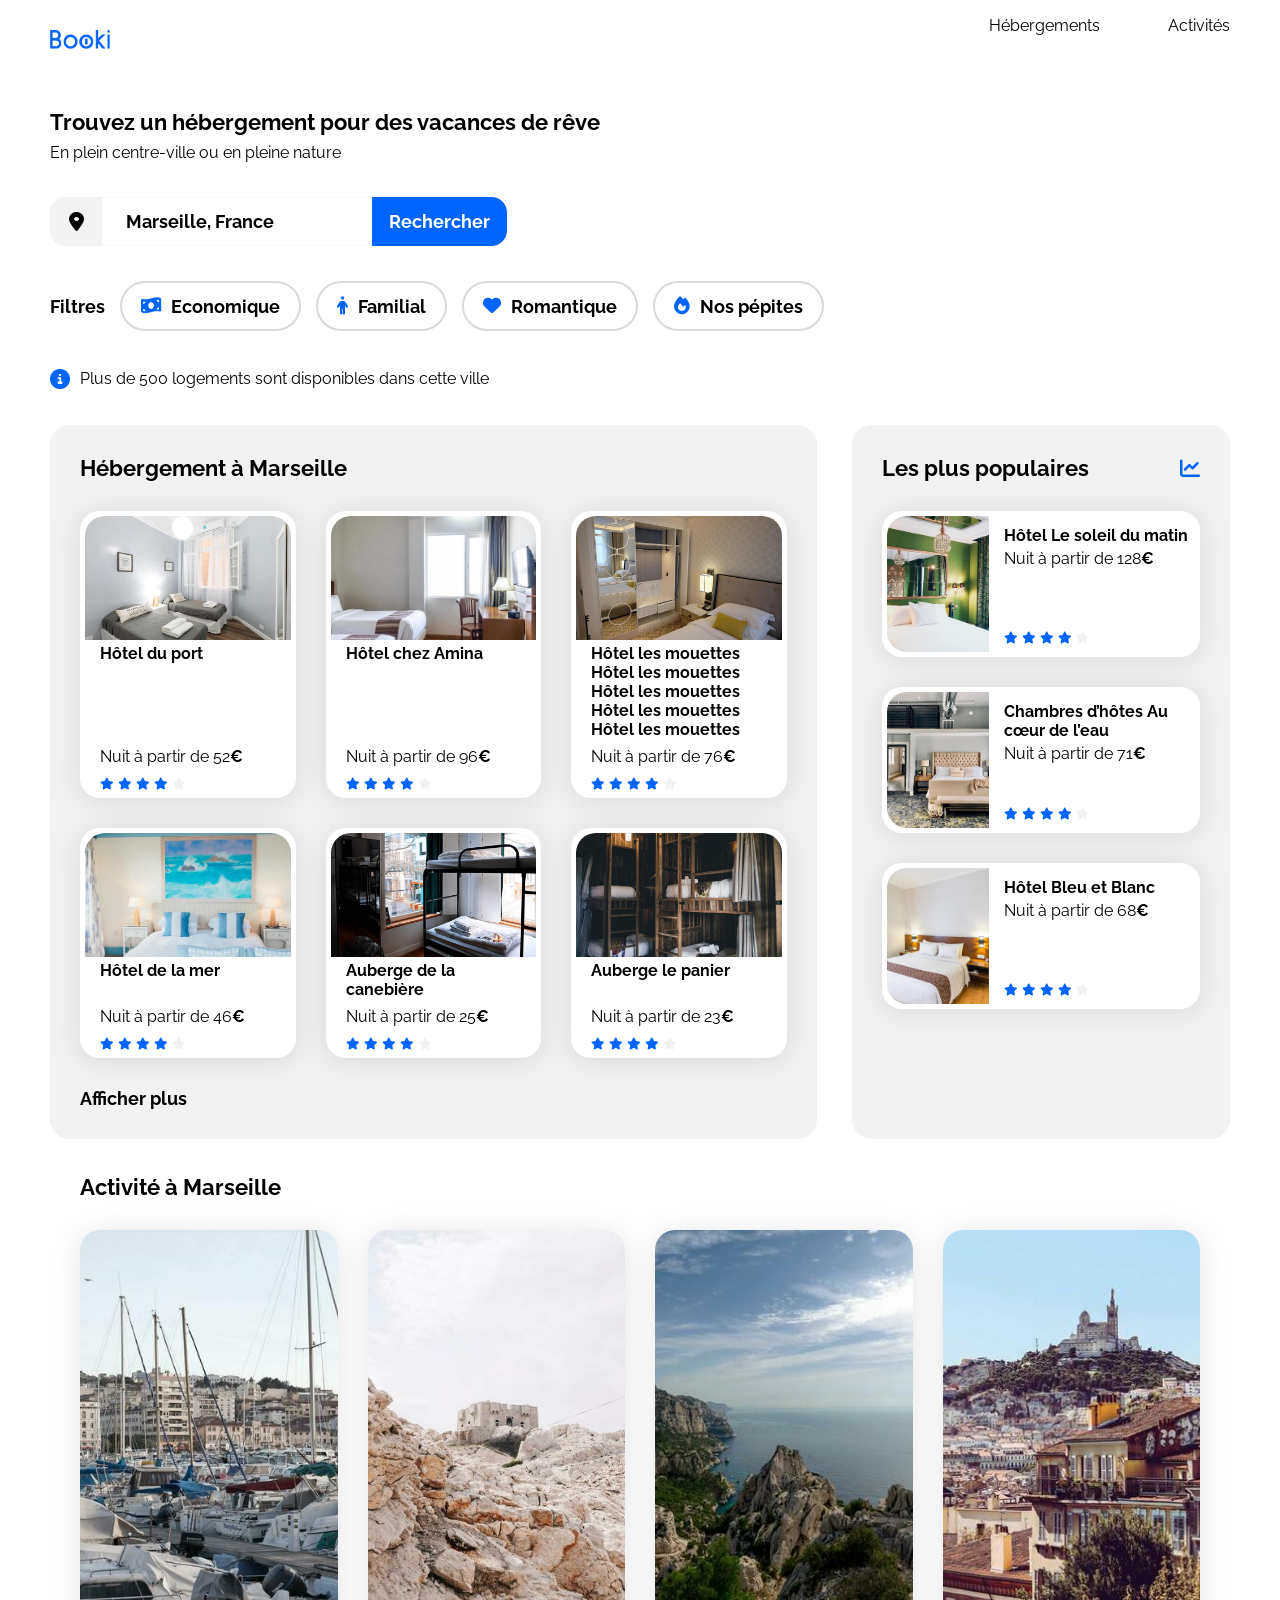
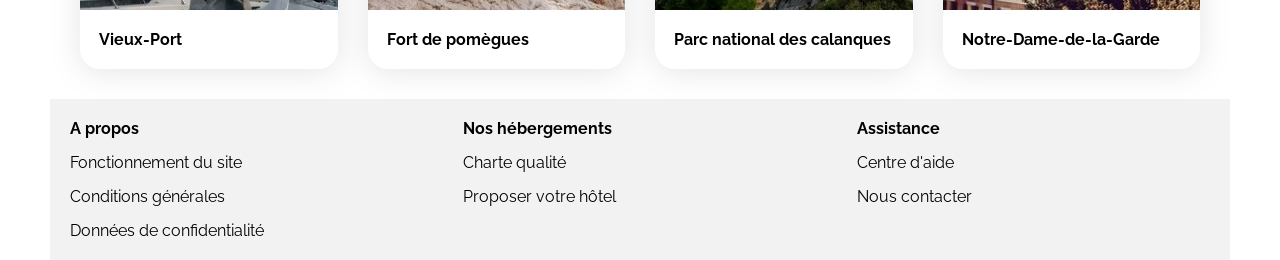
==== commit aee5d78c: "V2 - Version pour la soutenance : favico + placeholder stylisé noir dans le champ INPUT" ====
--- a/index.html
+++ b/index.html
@@ -18,6 +18,7 @@
       referrerpolicy="no-referrer"
     />
     <link rel="stylesheet" href="./css/style.css" />
+    <link rel="icon" type="image/png" href="./images/logo/favicon-32x32.png" />
   </head>
 
   <body>
@@ -51,8 +52,7 @@
             <input
               type="text"
               name="search-query"
-              value="Marseille, France"
-              placeholder="Où souhaitez-vous partir ?"
+              placeholder="Marseille, France"
             />
             <button type="submit">Rechercher</button>
           </form>
@@ -62,21 +62,23 @@
         <div class="filter-bar search-filter-text">
           <span>Filtres</span>
           <a href="#">
-            <i class="fa-solid fa-money-bill-wave"></i>Economique
+            <i class="fa-solid fa-money-bill-wave" aria-hidden="true"></i
+            >Economique
           </a>
           <a href="#">
-            <i
-              class="fa-duotone fa-solid fa-person"
-              style="--fa-primary-color: #0065fc; --fa-secondary-color: #0065fc"
-            ></i
+            <i class="fa-duotone fa-solid fa-person" aria-hidden="true"></i
             >Familial
           </a>
-          <a href="#"> <i class="fa-solid fa-heart"></i>Romantique </a>
-          <a href="#"> <i class="fa-solid fa-fire"></i>Nos pépites </a>
+          <a href="#">
+            <i class="fa-solid fa-heart" aria-hidden="true"></i>Romantique
+          </a>
+          <a href="#">
+            <i class="fa-solid fa-fire" aria-hidden="true"></i>Nos pépites
+          </a>
         </div>
 
         <div class="search-result-info">
-          <i class="fa-solid fa-circle-info fa-lg"></i>
+          <i class="fa-solid fa-circle-info fa-lg" aria-hidden="true"></i>
           <p>Plus de 500 logements sont disponibles dans cette ville</p>
         </div>
 
@@ -142,7 +144,10 @@
                     src="./images/hebergements/reisetopia.jpg"
                     alt="Image de Hôtel les mouettes"
                   />
-                  <h3 class="card-title">Hôtel les mouettes</h3>
+                  <h3 class="card-title">
+                    Hôtel les mouettes Hôtel les mouettes Hôtel les mouettes
+                    Hôtel les mouettes Hôtel les mouettes
+                  </h3>
                   <p class="card-subtitle">
                     Nuit à partir de 76<span class="euro">€</span>
                   </p>
@@ -232,6 +237,7 @@
               </a>
 
               <!-- Hébergement 7 A DECOMMENTER POUR TESTER LE COMPORTEMENT AVEC MOINS DE 3 CARDS SUR UNE LIGNE -->
+
               <!-- 
               <a href="#">
                 <article class="card">
--- a/css/style.css
+++ b/css/style.css
@@ -9,6 +9,7 @@
   --filter-bg-color: #deebff;
   --filter-border-color: #d9d9d9;
   --gap-standard: 30px;
+  --prc-space-by-hebergement-card: 50%;
 }
 
 .fa-solid {
@@ -155,8 +156,8 @@
   de décalage du texte vers le bas lorsque la bordure apparaît.
 */
 .main-nav ul a:hover {
-  color: #0065fc;
-  border-top: #0065fc solid 2px;
+  color: var(--main-color);
+  border-top: var(--main-color) solid 2px;
 }
 
 /********************************/
@@ -227,6 +228,13 @@
   border-color: var(--main-bg-color);
   border-width: 2px 0;
   border-style: solid;
+}
+
+/*
+Style du placeholder de la balise INPUT
+*/
+.search-form input::placeholder {
+  color: black;
 }
 
 /*
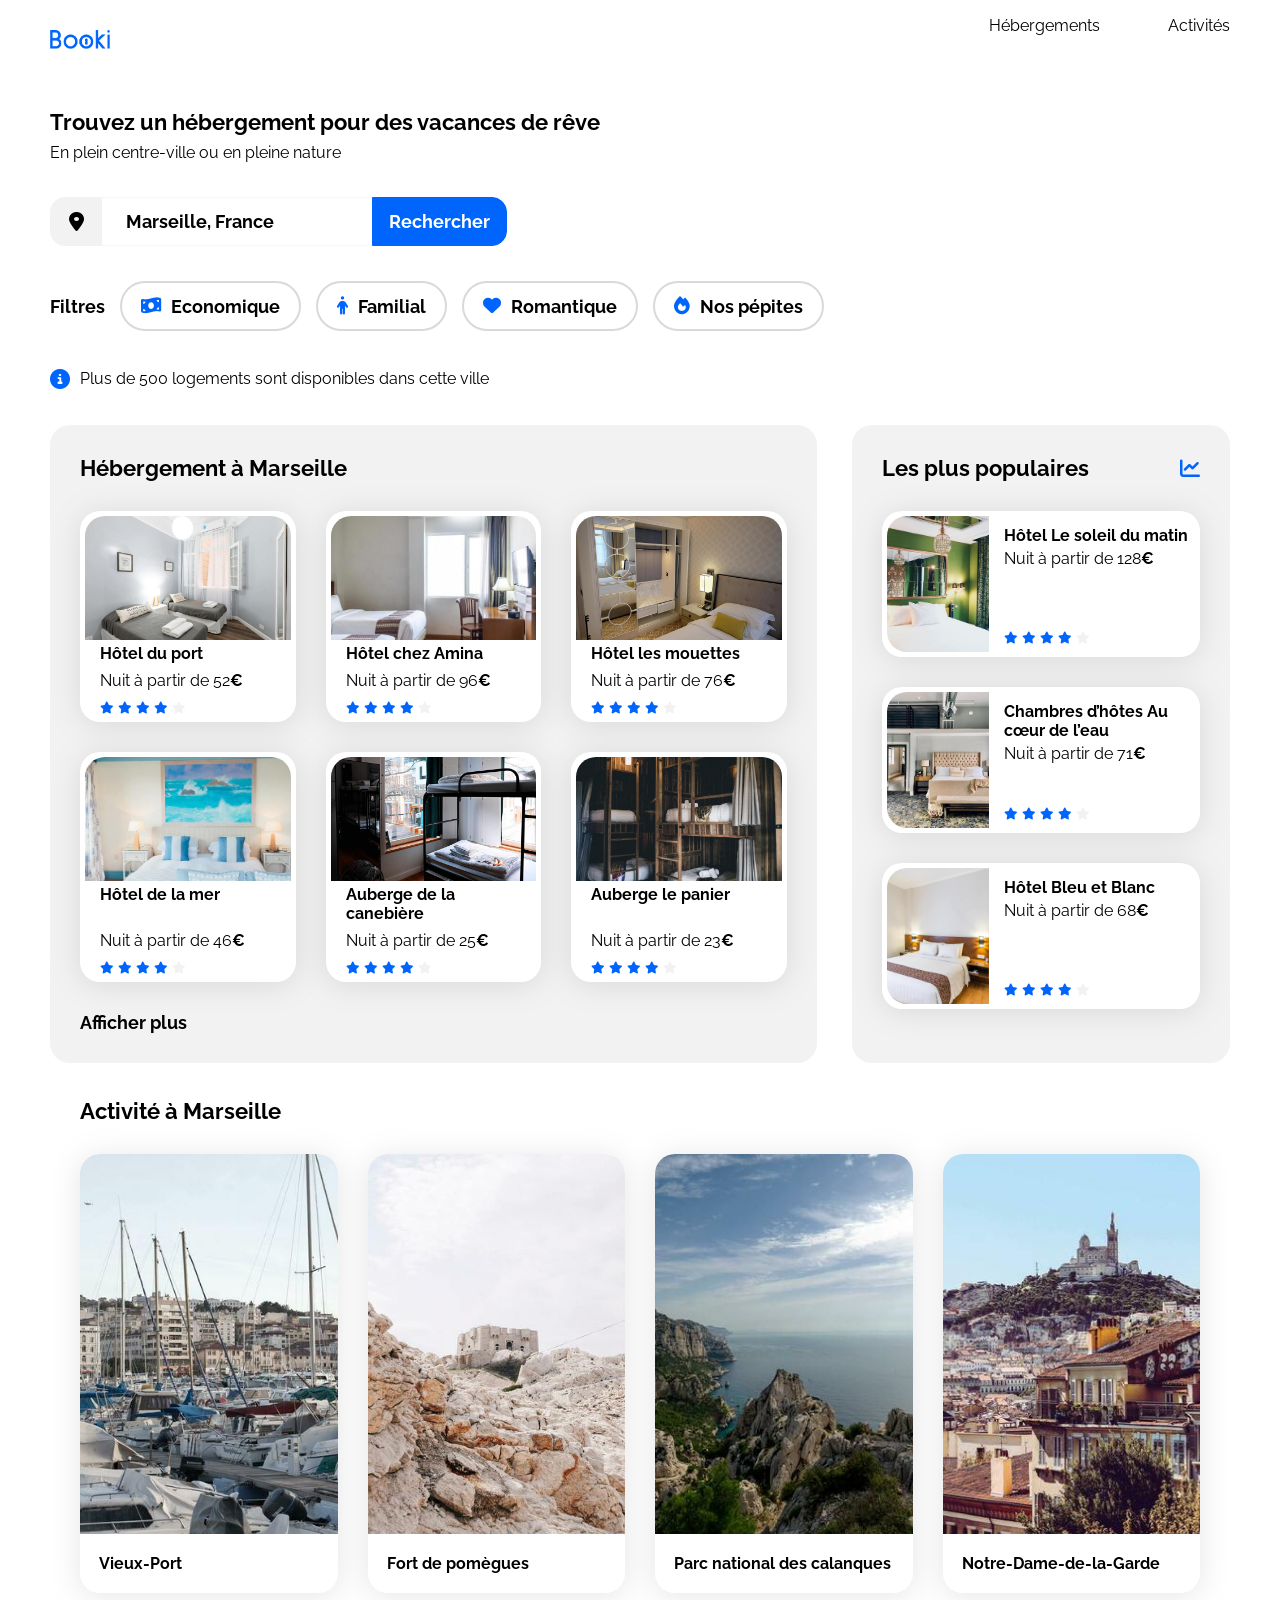
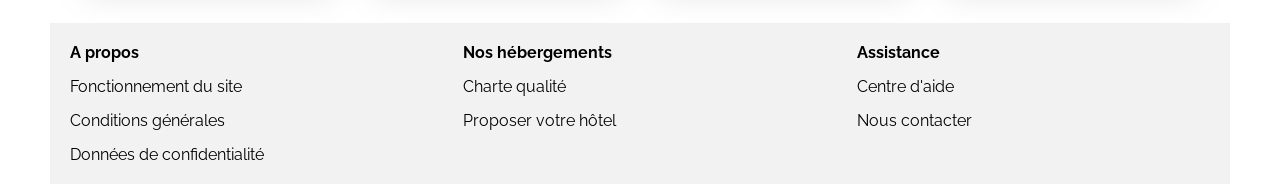
==== commit f2619332: "V2.1 : ajout de l'attribut opacity: 1 au niveau du style du placeholder de la balsie INPUT" ====
--- a/index.html
+++ b/index.html
@@ -144,10 +144,7 @@
                     src="./images/hebergements/reisetopia.jpg"
                     alt="Image de Hôtel les mouettes"
                   />
-                  <h3 class="card-title">
-                    Hôtel les mouettes Hôtel les mouettes Hôtel les mouettes
-                    Hôtel les mouettes Hôtel les mouettes
-                  </h3>
+                  <h3 class="card-title">Hôtel les mouettes</h3>
                   <p class="card-subtitle">
                     Nuit à partir de 76<span class="euro">€</span>
                   </p>
--- a/css/style.css
+++ b/css/style.css
@@ -235,6 +235,7 @@
 */
 .search-form input::placeholder {
   color: black;
+  opacity: 1;
 }
 
 /*
